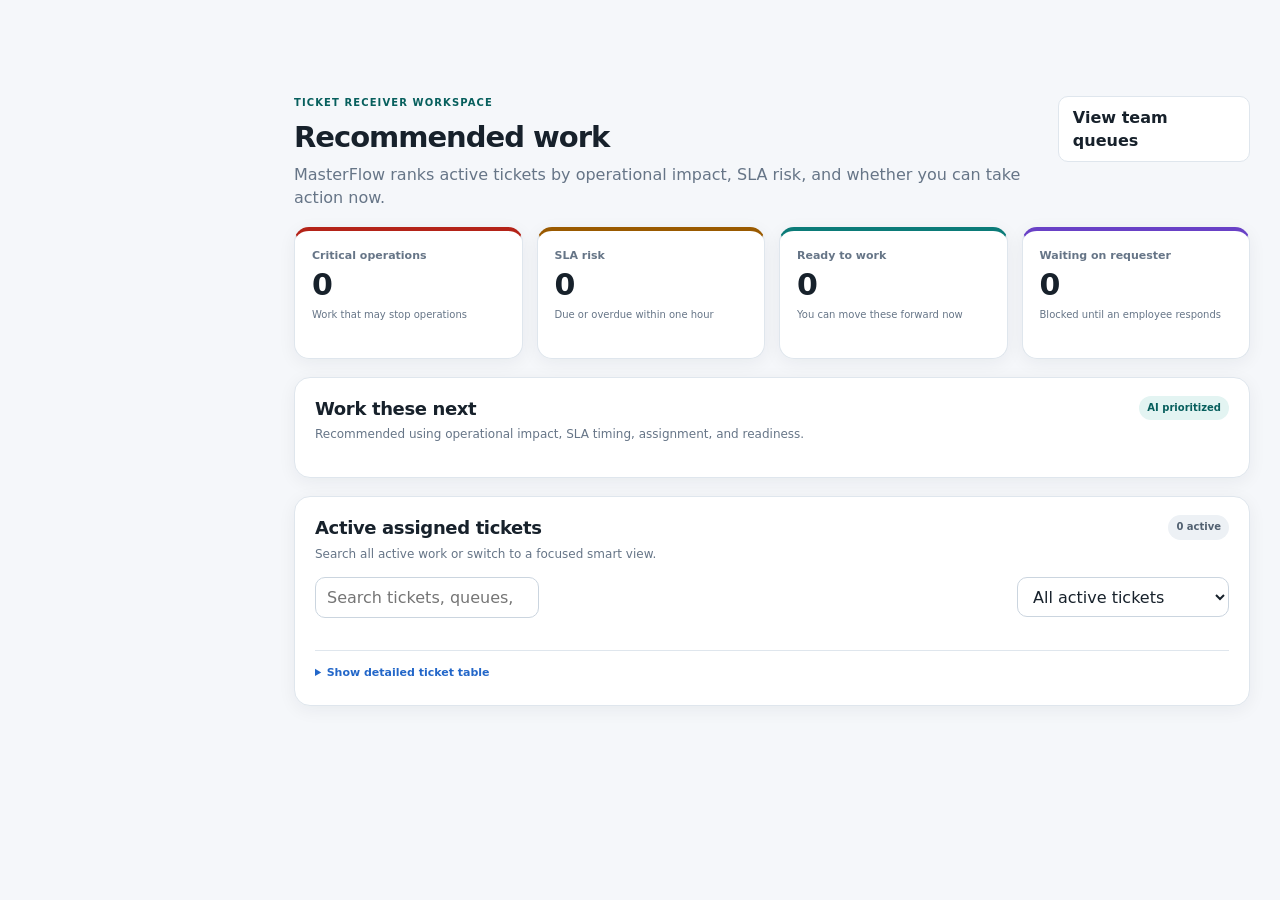
==== assigned-work.html @ 47a06dc1 "Before unified Work Center" ====
<!doctype html>
<html lang="en">
<head>
  <meta charset="utf-8">
  <meta name="viewport" content="width=device-width, initial-scale=1">
  <meta
    name="description"
    content="MasterFlow receiver workspace with automatically prioritized ticket work."
  >
  <title>MasterFlow - Recommended Work</title>
  <link rel="stylesheet" href="assets/css/styles.css">
</head>

<body
  class="workspace-page receiver-workspace"
  data-page="assigned-work"
>
  <div class="content-shell">
    <main>
      <div class="page-heading">
        <div>
          <div class="eyebrow">Ticket receiver workspace</div>
          <h1>Recommended work</h1>
          <p>
            MasterFlow ranks active tickets by operational impact,
            SLA risk, and whether you can take action now.
          </p>
        </div>

        <div class="page-actions">
          <a class="btn btn-secondary" href="ticket-queues.html">
            View team queues
          </a>
        </div>
      </div>

      <section
        class="receiver-stat-grid"
        aria-label="Smart ticket views"
      >
        <button
          class="receiver-stat receiver-stat-critical"
          type="button"
          data-view="critical"
        >
          <span class="receiver-stat-label">Critical operations</span>
          <strong id="criticalCount">0</strong>
          <small>Work that may stop operations</small>
        </button>

        <button
          class="receiver-stat receiver-stat-risk"
          type="button"
          data-view="risk"
        >
          <span class="receiver-stat-label">SLA risk</span>
          <strong id="assignedRiskCount">0</strong>
          <small>Due or overdue within one hour</small>
        </button>

        <button
          class="receiver-stat receiver-stat-ready"
          type="button"
          data-view="ready"
        >
          <span class="receiver-stat-label">Ready to work</span>
          <strong id="readyCount">0</strong>
          <small>You can move these forward now</small>
        </button>

        <button
          class="receiver-stat receiver-stat-waiting"
          type="button"
          data-view="waiting"
        >
          <span class="receiver-stat-label">Waiting on requester</span>
          <strong id="waitingCount">0</strong>
          <small>Blocked until an employee responds</small>
        </button>
      </section>

      <section class="card receiver-priority-card mt-18">
        <div class="card-header">
          <div>
            <h2>Work these next</h2>
            <p>
              Recommended using operational impact, SLA timing,
              assignment, and readiness.
            </p>
          </div>

          <span class="badge badge-teal">AI prioritized</span>
        </div>

        <div class="card-body">
          <div
            class="receiver-recommended-list"
            id="recommendedWorkList"
            aria-live="polite"
          ></div>
        </div>
      </section>

      <section class="card mt-18">
        <div class="card-header">
          <div>
            <h2>Active assigned tickets</h2>
            <p>
              Search all active work or switch to a focused smart view.
            </p>
          </div>

          <span class="badge badge-gray" id="activeTicketCount">
            0 active
          </span>
        </div>

        <div class="card-body">
          <div class="toolbar">
            <div class="toolbar-left">
              <input
                class="control search-control"
                id="assignedSearch"
                type="search"
                placeholder="Search tickets, queues, people, or status"
                aria-label="Search assigned tickets"
              >
            </div>

            <div class="toolbar-right">
              <select
                class="control"
                id="assignedViewFilter"
                aria-label="Filter assigned tickets"
              >
                <option value="all">All active tickets</option>
                <option value="critical">Critical operations</option>
                <option value="risk">SLA risk</option>
                <option value="ready">Ready to work</option>
                <option value="waiting">Waiting on requester</option>
              </select>
            </div>
          </div>

          <div
            class="receiver-ticket-list"
            id="assignedWorkCards"
            aria-live="polite"
          ></div>

          <details class="receiver-table-details">
            <summary>Show detailed ticket table</summary>

            <div class="table-wrap">
              <table>
                <thead>
                  <tr>
                    <th>Ticket</th>
                    <th>Priority</th>
                    <th>Status</th>
                    <th>Current owner</th>
                    <th>SLA</th>
                  </tr>
                </thead>

                <tbody id="assignedWorkBody"></tbody>
              </table>
            </div>
          </details>
        </div>
      </section>
    </main>
  </div>

  <script src="assets/js/store.js" defer></script>
  <script src="assets/js/layout.js" defer></script>
  <script src="assets/js/pages/assigned-work.js" defer></script>
</body>
</html>
---- assets/css/styles.css ----
:root {
  --navy: #0f2238;
  --navy-2: #172f4b;
  --ink: #17212b;
  --muted: #667587;
  --muted-2: #8a97a5;
  --line: #dfe6ed;
  --line-strong: #cbd5df;
  --surface: #ffffff;
  --surface-2: #f5f7fa;
  --surface-3: #eef2f6;
  --teal: #0b7b78;
  --teal-dark: #075f5d;
  --teal-soft: #e3f4f2;
  --blue: #2367c9;
  --blue-soft: #eaf2ff;
  --amber: #9a5a00;
  --amber-soft: #fff3db;
  --red: #b42318;
  --red-dark: #8e1c14;
  --red-soft: #feeceb;
  --green: #237a3c;
  --green-soft: #eaf7ed;
  --purple: #6941c6;
  --purple-soft: #f1ecff;
  --shadow-sm: 0 4px 18px rgba(15, 34, 56, 0.06);
  --shadow: 0 16px 42px rgba(15, 34, 56, 0.10);
  --radius-sm: 10px;
  --radius: 16px;
  --radius-lg: 24px;
  --topbar-height: 68px;
  --sidebar-width: 264px;
}

* { box-sizing: border-box; }
html { scroll-behavior: smooth; }
body {
  margin: 0;
  min-height: 100vh;
  background: var(--surface-2);
  color: var(--ink);
  font-family: Inter, ui-sans-serif, system-ui, -apple-system, BlinkMacSystemFont, "Segoe UI", sans-serif;
  line-height: 1.45;
}
button, input, select, textarea { font: inherit; }
button { cursor: pointer; }
a { color: inherit; }
button:focus-visible,
input:focus-visible,
select:focus-visible,
textarea:focus-visible,
a:focus-visible {
  outline: 3px solid rgba(35, 103, 201, 0.28);
  outline-offset: 2px;
}
[hidden] { display: none !important; }

/* Top navigation */
.topbar {
  position: fixed;
  inset: 0 0 auto 0;
  z-index: 60;
  height: var(--topbar-height);
  display: flex;
  align-items: center;
  justify-content: space-between;
  gap: 18px;
  padding: 0 22px;
  background: rgba(255, 255, 255, 0.94);
  border-bottom: 1px solid var(--line);
  backdrop-filter: blur(12px);
}
.topbar-left,
.topbar-right,
.brand-lockup,
.page-context {
  display: flex;
  align-items: center;
}
.topbar-left { gap: 14px; min-width: 0; }
.topbar-right { gap: 9px; }
.menu-button,
.icon-button,
.close-button {
  display: inline-grid;
  place-items: center;
  border: 1px solid var(--line);
  background: var(--surface);
  color: var(--ink);
  border-radius: 11px;
}
.menu-button,
.icon-button { width: 40px; height: 40px; }
.menu-button:hover,
.icon-button:hover { background: var(--surface-2); }
.brand-lockup {
  gap: 12px;
  text-decoration: none;
  min-width: 0;
}
.brand-mark {
  width: 92px;
  height: 44px;
  display: flex;
  align-items: center;
  justify-content: flex-start;
  overflow: visible;
  background: transparent;
  border-radius: 0;
  flex: 0 0 auto;
}

.brand-mark img {
  width: 92px;
  height: 44px;
  object-fit: contain;
  object-position: left center;
  display: block;
}
.brand-copy strong,
.brand-copy small { display: block; }
.brand-copy strong { font-size: 14px; white-space: nowrap; }
.brand-copy small { margin-top: 1px; color: var(--muted); font-size: 10px; }
.page-context { gap: 12px; min-width: 0; }
.page-context::before {
  content: "";
  width: 1px;
  height: 32px;
  background: var(--line);
}
.page-context-text { min-width: 0; }
.page-context h1,
.page-context p { margin: 0; }
.page-context h1 { font-size: 16px; letter-spacing: -0.02em; }
.page-context p {
  max-width: 520px;
  margin-top: 1px;
  overflow: hidden;
  color: var(--muted);
  font-size: 11px;
  text-overflow: ellipsis;
  white-space: nowrap;
}
.role-control {
  display: flex;
  align-items: center;
  gap: 7px;
  min-height: 40px;
  padding: 5px 8px 5px 10px;
  border: 1px solid var(--line);
  border-radius: 11px;
  background: #fff;
}
.role-control span {
  color: var(--muted);
  font-size: 10px;
  font-weight: 800;
  text-transform: uppercase;
  letter-spacing: 0.05em;
}
.role-control select {
  max-width: 165px;
  border: 0;
  outline: 0;
  background: transparent;
  color: var(--ink);
  font-size: 12px;
  font-weight: 800;
}
.avatar {
  width: 40px;
  height: 40px;
  display: grid;
  place-items: center;
  border-radius: 12px;
  background: var(--teal-soft);
  color: var(--teal-dark);
  font-weight: 900;
}

/* Sidebar */
.sidebar {
  position: fixed;
  z-index: 70;
  top: var(--topbar-height);
  bottom: 0;
  left: 0;
  width: var(--sidebar-width);
  display: flex;
  flex-direction: column;
  gap: 18px;
  padding: 18px 14px;
  overflow-y: auto;
  transform: translateX(-102%);
  transition: transform 180ms ease;
  background: linear-gradient(180deg, var(--navy) 0%, #0a1827 100%);
  color: #fff;
  box-shadow: 16px 0 40px rgba(5, 17, 31, 0.18);
}
.sidebar.open { transform: translateX(0); }
.sidebar-scrim {
  position: fixed;
  z-index: 65;
  inset: var(--topbar-height) 0 0 0;
  opacity: 0;
  visibility: hidden;
  transition: opacity 180ms ease, visibility 180ms ease;
  background: rgba(5, 17, 31, 0.42);
}
.sidebar-scrim.open { opacity: 1; visibility: visible; }
.nav-group { display: grid; gap: 5px; }
.nav-label {
  padding: 0 10px 5px;
  color: #8da5bc;
  font-size: 10px;
  font-weight: 850;
  letter-spacing: 0.11em;
  text-transform: uppercase;
}
.nav-link,
.sidebar-action {
  width: 100%;
  min-height: 42px;
  display: flex;
  align-items: center;
  gap: 10px;
  padding: 9px 10px;
  border: 0;
  border-radius: 10px;
  background: transparent;
  color: #cbd6e1;
  text-align: left;
  text-decoration: none;
  font-weight: 720;
}
.nav-link:hover,
.sidebar-action:hover { background: rgba(255, 255, 255, 0.08); color: #fff; }
.nav-link.active { background: rgba(255, 255, 255, 0.14); color: #fff; }
.nav-icon { width: 22px; display: inline-grid; place-items: center; font-size: 16px; }
.nav-badge {
  margin-left: auto;
  min-width: 22px;
  padding: 2px 7px;
  border-radius: 999px;
  background: rgba(255, 255, 255, 0.13);
  color: #fff;
  font-size: 10px;
  font-weight: 900;
  text-align: center;
}
.sidebar-bottom { margin-top: auto; display: grid; gap: 10px; }
.system-status {
  padding: 12px;
  border: 1px solid rgba(255, 255, 255, 0.12);
  border-radius: 12px;
  background: rgba(255, 255, 255, 0.07);
}
.system-status small { color: #b9c7d5; }
.status-row { display: flex; align-items: center; gap: 8px; margin-top: 6px; font-size: 12px; font-weight: 780; }
.status-dot {
  width: 8px;
  height: 8px;
  border-radius: 50%;
  background: #67d98d;
  box-shadow: 0 0 0 4px rgba(103, 217, 141, 0.12);
}
.sidebar-critical {
  border: 1px solid rgba(255, 255, 255, 0.22);
  background: rgba(255, 255, 255, 0.10);
  color: #fff;
}
.sidebar-critical:hover { background: #fff; color: var(--red); }
.reset-demo { color: #b9c7d5; font-size: 12px; }

/* Main layout */
.content-shell {
  min-height: 100vh;
  padding-top: var(--topbar-height);
  transition: margin-left 180ms ease;
}
main {
  width: min(1500px, 100%);
  margin: 0 auto;
  padding: 28px 30px 54px;
}
body.page-home { background: #f6f7f9; }
body.page-home .page-context { display: none; }
body.page-home main {
  width: 100%;
  min-height: calc(100vh - var(--topbar-height));
  display: grid;
  place-items: center;
  padding: 48px 24px 80px;
}

/* Home */
.home-stage {
  width: min(880px, 100%);
  margin: 0 auto;
  text-align: center;
}
.home-symbol {
  width: 46px;
  height: 46px;
  display: grid;
  place-items: center;
  margin: 0 auto 18px;
  border-radius: 15px;
  background: linear-gradient(145deg, var(--teal-soft), #eff8ff);
  color: var(--teal);
  font-size: 24px;
  box-shadow: inset 0 0 0 1px rgba(11, 123, 120, 0.12);
}
.home-stage > h1 {
  margin: 0;
  font-size: clamp(34px, 5vw, 53px);
  line-height: 1.06;
  letter-spacing: -0.045em;
}
.home-stage > p {
  max-width: 610px;
  margin: 12px auto 28px;
  color: var(--muted);
  font-size: 15px;
}
.home-question {
  margin: 18px 0 0;
  color: var(--ink);
  font-size: clamp(21px, 2.4vw, 28px);
  line-height: 1.2;
  letter-spacing: -0.025em;
}
.request-composer {
  overflow: hidden;
  border: 1px solid var(--line-strong);
  border-radius: 22px;
  background: #fff;
  box-shadow: var(--shadow);
  text-align: left;
}
.request-composer textarea {
  width: 100%;
  min-height: 145px;
  padding: 19px 20px 8px;
  resize: vertical;
  border: 0;
  outline: 0;
  background: transparent;
  color: var(--ink);
  font-size: 18px;
}
.request-composer textarea::placeholder { color: #8a949f; }
.composer-footer {
  display: flex;
  align-items: center;
  justify-content: space-between;
  gap: 14px;
  padding: 8px 12px 12px;
}
.composer-left,
.composer-right { display: flex; align-items: center; gap: 9px; }
.composer-hint { color: var(--muted); font-size: 11px; }
.attach-button,
.send-button {
  display: inline-grid;
  place-items: center;
  border: 0;
  border-radius: 12px;
}
.attach-button {
  width: 38px;
  height: 38px;
  background: var(--surface-2);
  color: var(--ink);
  font-size: 22px;
}
.send-button {
  width: 42px;
  height: 42px;
  background: var(--navy);
  color: #fff;
  font-size: 19px;
  font-weight: 900;
}
.send-button:hover { background: var(--navy-2); }
.home-shortcuts {
  display: grid;
  grid-template-columns: repeat(3, minmax(0, 1fr));
  gap: 11px;
  margin-top: 18px;
}
.home-shortcut {
  display: flex;
  align-items: center;
  gap: 11px;
  padding: 13px 14px;
  border: 1px solid var(--line);
  border-radius: 14px;
  background: rgba(255, 255, 255, 0.80);
  color: var(--ink);
  text-align: left;
  text-decoration: none;
  box-shadow: var(--shadow-sm);
}
.home-shortcut:hover { transform: translateY(-1px); border-color: var(--line-strong); background: #fff; }
.home-shortcut.critical { border-color: #f2c5c1; background: #fffafa; color: var(--red); }
.shortcut-icon {
  flex: 0 0 auto;
  width: 35px;
  height: 35px;
  display: grid;
  place-items: center;
  border-radius: 11px;
  background: var(--surface-3);
  font-weight: 900;
}
.home-shortcut.critical .shortcut-icon { background: var(--red-soft); }
.home-shortcut strong,
.home-shortcut small { display: block; }
.home-shortcut strong { font-size: 13px; }
.home-shortcut small { margin-top: 2px; color: var(--muted); font-size: 10px; }
.home-shortcut.critical small { color: #9a5a55; }

/* Chat */
.chat-panel {
  display: none;
  margin-top: 22px;
  overflow: hidden;
  border: 1px solid var(--line);
  border-radius: var(--radius);
  background: #fff;
  box-shadow: var(--shadow-sm);
  text-align: left;
}
.chat-panel.open { display: block; }
.chat-head {
  display: flex;
  align-items: center;
  justify-content: space-between;
  padding: 13px 16px;
  border-bottom: 1px solid var(--line);
  background: #fbfcfd;
}
.chat-head strong { font-size: 13px; }
.chat-status { color: var(--green); font-size: 11px; font-weight: 800; }
.chat-body { display: grid; gap: 11px; padding: 16px; }
.bubble {
  max-width: 92%;
  padding: 12px 14px;
  border-radius: 14px;
  font-size: 13px;
}
.bubble.user { justify-self: end; background: var(--navy); color: #fff; border-bottom-right-radius: 5px; }
.bubble.ai { justify-self: start; background: var(--surface-2); color: var(--ink); border-bottom-left-radius: 5px; }
.bubble.ai strong { display: block; margin-bottom: 4px; }
.ai-summary {
  display: grid;
  grid-template-columns: repeat(4, minmax(0, 1fr));
  gap: 7px;
  margin-top: 10px;
}
.summary-cell {
  padding: 9px;
  border: 1px solid var(--line);
  border-radius: 10px;
  background: #fff;
}
.summary-cell small,
.summary-cell b { display: block; }
.summary-cell small { color: var(--muted); font-size: 9px; text-transform: uppercase; letter-spacing: 0.05em; }
.summary-cell b { margin-top: 3px; font-size: 11px; }
.context-fields {
  display: grid;
  grid-template-columns: repeat(2, minmax(0, 1fr));
  gap: 10px;
  margin-top: 10px;
}
.chat-actions { display: flex; flex-wrap: wrap; gap: 8px; margin-top: 11px; }
.ticket-confirmation {
  padding: 13px;
  border: 1px solid #bfe2c7;
  border-radius: 12px;
  background: var(--green-soft);
  color: #1c6531;
}
.ticket-confirmation a { color: #145b2a; font-weight: 850; }

/* Generic workspace components */
.page-heading {
  display: flex;
  align-items: flex-start;
  justify-content: space-between;
  gap: 18px;
  margin-bottom: 18px;
}
.page-heading h1,
.page-heading p { margin: 0; }
.page-heading h1 { font-size: 29px; letter-spacing: -0.035em; }
.page-heading p { max-width: 760px; margin-top: 5px; color: var(--muted); }
.page-actions { display: flex; flex-wrap: wrap; gap: 8px; }
.grid { display: grid; gap: 18px; }
.grid-2 { grid-template-columns: minmax(0, 1.55fr) minmax(300px, 0.75fr); }
.grid-3 { grid-template-columns: repeat(3, minmax(0, 1fr)); }
.grid-4 { grid-template-columns: repeat(4, minmax(0, 1fr)); }
.mt-12 { margin-top: 12px; }
.mt-18 { margin-top: 18px; }
.mt-24 { margin-top: 24px; }
.card {
  overflow: hidden;
  border: 1px solid var(--line);
  border-radius: var(--radius);
  background: var(--surface);
  box-shadow: var(--shadow-sm);
}
.card-header {
  display: flex;
  align-items: flex-start;
  justify-content: space-between;
  gap: 14px;
  padding: 18px 20px 14px;
}
.card-header h2,
.card-header h3,
.card-header p { margin: 0; }
.card-header h2 { font-size: 18px; letter-spacing: -0.02em; }
.card-header h3 { font-size: 15px; }
.card-header p { margin-top: 4px; color: var(--muted); font-size: 12px; }
.card-body { padding: 0 20px 20px; }
.card-footer { padding: 14px 20px; border-top: 1px solid var(--line); background: #fbfcfd; }
.divider { height: 1px; background: var(--line); }
.kpi-grid { display: grid; grid-template-columns: repeat(4, minmax(0, 1fr)); gap: 14px; }
.kpi {
  padding: 17px;
  border: 1px solid var(--line);
  border-radius: 15px;
  background: #fff;
  box-shadow: 0 3px 14px rgba(15, 34, 56, 0.04);
}
.kpi-label { color: var(--muted); font-size: 11px; font-weight: 780; }
.kpi-value { margin-top: 4px; font-size: 28px; font-weight: 920; letter-spacing: -0.04em; }
.kpi-meta { margin-top: 4px; color: var(--muted); font-size: 11px; }
.kpi-meta.good { color: var(--green); }
.kpi-meta.warn { color: var(--amber); }
.kpi-meta.danger { color: var(--red); }

.toolbar {
  display: flex;
  align-items: center;
  justify-content: space-between;
  flex-wrap: wrap;
  gap: 10px;
  margin-bottom: 14px;
}
.toolbar-left,
.toolbar-right { display: flex; align-items: center; flex-wrap: wrap; gap: 8px; }
.control,
.input,
.select,
.textarea {
  width: 100%;
  border: 1px solid var(--line-strong);
  border-radius: 10px;
  background: #fff;
  color: var(--ink);
}
.control,
.input,
.select { min-height: 40px; padding: 8px 11px; }
.textarea { min-height: 88px; padding: 10px 11px; resize: vertical; }
.search-control { width: min(310px, 100%); }
.field { display: grid; gap: 5px; }
.field label { color: #415163; font-size: 11px; font-weight: 800; }
.field small { color: var(--muted); font-size: 10px; }
.field-row { display: grid; grid-template-columns: repeat(2, minmax(0, 1fr)); gap: 12px; }
.field-row-3 { display: grid; grid-template-columns: repeat(3, minmax(0, 1fr)); gap: 12px; }

.btn {
  display: inline-flex;
  align-items: center;
  justify-content: center;
  gap: 7px;
  min-height: 40px;
  padding: 9px 14px;
  border: 0;
  border-radius: 10px;
  font-weight: 830;
  text-decoration: none;
  transition: transform 100ms ease, background 100ms ease, border-color 100ms ease;
}
.btn:hover { transform: translateY(-1px); }
.btn:disabled { opacity: 0.55; cursor: not-allowed; transform: none; }
.btn-primary { background: var(--teal); color: #fff; }
.btn-primary:hover { background: var(--teal-dark); }
.btn-secondary { border: 1px solid var(--line); background: #fff; color: var(--ink); }
.btn-secondary:hover { border-color: var(--line-strong); background: #fbfcfd; }
.btn-danger { background: var(--red); color: #fff; }
.btn-danger:hover { background: var(--red-dark); }
.btn-soft { background: var(--teal-soft); color: var(--teal-dark); }
.btn-ghost { background: transparent; color: var(--blue); }
.btn-sm { min-height: 34px; padding: 7px 10px; border-radius: 9px; font-size: 12px; }
.link-button {
  padding: 0;
  border: 0;
  background: transparent;
  color: var(--blue);
  font-weight: 850;
  text-align: left;
}
.link-button:hover { text-decoration: underline; }

.badge {
  display: inline-flex;
  align-items: center;
  gap: 5px;
  padding: 5px 8px;
  border-radius: 999px;
  font-size: 10px;
  font-weight: 900;
  white-space: nowrap;
}
.badge-blue { background: var(--blue-soft); color: #174f9e; }
.badge-teal { background: var(--teal-soft); color: var(--teal-dark); }
.badge-amber { background: var(--amber-soft); color: var(--amber); }
.badge-red { background: var(--red-soft); color: var(--red); }
.badge-green { background: var(--green-soft); color: var(--green); }
.badge-gray { background: #edf1f5; color: #526171; }
.badge-purple { background: var(--purple-soft); color: var(--purple); }

.table-wrap { overflow-x: auto; }
table { width: 100%; border-collapse: collapse; font-size: 12px; }
th {
  padding: 11px 14px;
  border-bottom: 1px solid var(--line);
  color: var(--muted);
  font-size: 10px;
  font-weight: 850;
  letter-spacing: 0.05em;
  text-align: left;
  text-transform: uppercase;
  white-space: nowrap;
}
td { padding: 13px 14px; border-bottom: 1px solid var(--line); vertical-align: middle; }
tbody tr:hover { background: #fafbfd; }
tbody tr:last-child td { border-bottom: 0; }
.subtext { display: block; margin-top: 2px; color: var(--muted); font-size: 10px; }
.empty-state { padding: 34px 20px; color: var(--muted); text-align: center; }
.person { display: flex; align-items: center; gap: 8px; }
.mini-avatar {
  width: 28px;
  height: 28px;
  display: grid;
  place-items: center;
  border-radius: 9px;
  background: var(--blue-soft);
  color: #1754a2;
  font-size: 10px;
  font-weight: 900;
}
.money { color: var(--green); font-weight: 900; }
.muted { color: var(--muted); }
.small { font-size: 11px; }

.notice {
  display: flex;
  align-items: flex-start;
  gap: 10px;
  padding: 13px 14px;
  border-radius: 13px;
}
.notice strong { display: block; font-size: 12px; }
.notice p { margin: 3px 0 0; font-size: 11px; }
.notice-info { background: var(--blue-soft); color: #164985; }
.notice-warning { background: var(--amber-soft); color: #724300; }
.notice-danger { background: var(--red-soft); color: #8f1d15; }
.notice-success { background: var(--green-soft); color: #1c6531; }

.list { display: grid; }
.list-row {
  display: grid;
  grid-template-columns: minmax(0, 1fr) auto;
  gap: 14px;
  align-items: center;
  padding: 13px 0;
  border-top: 1px solid var(--line);
}
.list-row:first-child { border-top: 0; }
.list-title { font-size: 13px; font-weight: 820; }
.list-meta { display: flex; flex-wrap: wrap; gap: 8px; margin-top: 3px; color: var(--muted); font-size: 10px; }

.queue-grid { display: grid; grid-template-columns: repeat(4, minmax(0, 1fr)); gap: 12px; }
.queue-card {
  padding: 14px;
  border: 1px solid var(--line);
  border-radius: 14px;
  background: #fff;
}
.queue-card h3 { margin: 0; font-size: 13px; }
.queue-card .queue-number { margin-top: 8px; font-size: 26px; font-weight: 900; }
.queue-card .queue-meta { margin-top: 3px; color: var(--muted); font-size: 10px; }
.queue-card.at-risk { border-color: #f1cf9e; background: #fffcf7; }
.queue-card.critical { border-color: #f2c5c1; background: #fffafa; }

.article-grid { display: grid; grid-template-columns: repeat(3, minmax(0, 1fr)); gap: 14px; }
.article-card {
  display: grid;
  gap: 10px;
  padding: 18px;
  border: 1px solid var(--line);
  border-radius: var(--radius);
  background: #fff;
  box-shadow: var(--shadow-sm);
}
.article-card h2,
.article-card p { margin: 0; }
.article-card h2 { font-size: 16px; }
.article-card p { color: var(--muted); font-size: 12px; }
.article-tags { display: flex; flex-wrap: wrap; gap: 6px; }

.progress { height: 8px; overflow: hidden; border-radius: 999px; background: #e7ecf1; }
.progress > span { display: block; height: 100%; border-radius: inherit; background: var(--teal); }
.progress-label { display: flex; justify-content: space-between; gap: 8px; margin-top: 5px; color: var(--muted); font-size: 10px; }
.metric-list { display: grid; gap: 12px; }
.metric-row { display: flex; align-items: center; justify-content: space-between; gap: 14px; font-size: 12px; }
.chart-bars { display: grid; gap: 10px; }
.chart-row {
  display: grid;
  grid-template-columns: 150px minmax(0, 1fr) 70px;
  gap: 10px;
  align-items: center;
  font-size: 11px;
}
.chart-track { height: 18px; overflow: hidden; border-radius: 5px; background: var(--surface-3); }
.chart-fill { height: 100%; border-radius: inherit; background: linear-gradient(90deg, var(--teal), #2e9f9b); }

.policy-card { position: sticky; top: calc(var(--topbar-height) + 20px); align-self: start; }
.policy-row { padding: 12px 0; border-bottom: 1px solid var(--line); }
.policy-row:last-child { border-bottom: 0; }
.policy-row label { display: flex; justify-content: space-between; gap: 12px; font-size: 12px; font-weight: 800; }
.policy-row input[type="range"] { width: 100%; margin-top: 9px; accent-color: var(--teal); }
.guardrail-list { display: grid; gap: 8px; }
.guardrail {
  display: flex;
  align-items: flex-start;
  gap: 8px;
  padding: 9px 10px;
  border-radius: 10px;
  background: var(--surface-2);
  font-size: 11px;
}
.guardrail.pass { background: var(--green-soft); color: #1c6531; }
.guardrail.fail { background: var(--red-soft); color: #8f1d15; }
.detail-grid { display: grid; grid-template-columns: repeat(3, minmax(0, 1fr)); gap: 10px; }
.detail-cell { padding: 11px; border: 1px solid var(--line); border-radius: 11px; background: #fff; }
.detail-cell small,
.detail-cell strong { display: block; }
.detail-cell small { color: var(--muted); font-size: 9px; text-transform: uppercase; letter-spacing: 0.04em; }
.detail-cell strong { margin-top: 4px; font-size: 12px; }

.tabs { display: flex; flex-wrap: wrap; gap: 6px; }
.tab-button {
  min-height: 36px;
  padding: 7px 11px;
  border: 1px solid var(--line);
  border-radius: 9px;
  background: #fff;
  color: var(--muted);
  font-size: 11px;
  font-weight: 830;
}
.tab-button.active { border-color: var(--teal); background: var(--teal-soft); color: var(--teal-dark); }

/* Dialogs */
dialog {
  width: min(760px, calc(100vw - 28px));
  max-height: calc(100vh - 36px);
  padding: 0;
  overflow: auto;
  border: 0;
  border-radius: 18px;
  background: #fff;
  color: var(--ink);
  box-shadow: 0 28px 90px rgba(5, 17, 31, 0.32);
}
dialog::backdrop { background: rgba(5, 17, 31, 0.52); backdrop-filter: blur(2px); }
.dialog-header,
.dialog-footer {
  display: flex;
  align-items: flex-start;
  justify-content: space-between;
  gap: 14px;
  padding: 18px 20px;
}
.dialog-header { border-bottom: 1px solid var(--line); }
.dialog-footer { align-items: center; justify-content: flex-end; flex-wrap: wrap; border-top: 1px solid var(--line); background: #fbfcfd; }
.dialog-header h2,
.dialog-header p { margin: 0; }
.dialog-header h2 { font-size: 19px; letter-spacing: -0.02em; }
.dialog-header p { margin-top: 3px; color: var(--muted); font-size: 11px; }
.dialog-body { padding: 18px 20px; }
.close-button { width: 36px; height: 36px; flex: 0 0 auto; font-size: 20px; }
.dialog-section + .dialog-section { margin-top: 16px; }
.dialog-section h3 { margin: 0 0 9px; font-size: 13px; }

/* Toast */
.toast-region {
  position: fixed;
  z-index: 100;
  right: 18px;
  bottom: 18px;
  width: min(390px, calc(100vw - 36px));
  display: grid;
  gap: 8px;
}
.toast {
  padding: 13px 14px;
  border: 1px solid rgba(255, 255, 255, 0.12);
  border-radius: 12px;
  background: #14283f;
  color: #fff;
  box-shadow: var(--shadow);
  font-size: 12px;
  animation: toast-in 160ms ease;
}
@keyframes toast-in { from { opacity: 0; transform: translateY(8px); } to { opacity: 1; transform: none; } }

/* Admin */
.rule-card {
  padding: 14px;
  border: 1px solid var(--line);
  border-radius: 13px;
  background: #fff;
}
.rule-card + .rule-card { margin-top: 10px; }
.rule-card h3,
.rule-card p { margin: 0; }
.rule-card h3 { font-size: 13px; }
.rule-card p { margin-top: 4px; color: var(--muted); font-size: 11px; }
.rule-card .rule-footer { display: flex; align-items: center; justify-content: space-between; gap: 10px; margin-top: 10px; }

/* Responsive behavior */
@media (min-width: 1100px) {
  body.workspace-page .sidebar { transform: translateX(0); box-shadow: none; }
  body.workspace-page .sidebar-scrim { display: none; }
  body.workspace-page .content-shell { margin-left: var(--sidebar-width); }
  body.workspace-page .topbar { padding-left: 16px; }
  body.workspace-page .menu-button { visibility: hidden; }
}

@media (max-width: 1100px) {
  .grid-2 { grid-template-columns: 1fr; }
  .policy-card { position: static; }
  .grid-4,
  .kpi-grid,
  .queue-grid { grid-template-columns: repeat(2, minmax(0, 1fr)); }
  .article-grid { grid-template-columns: repeat(2, minmax(0, 1fr)); }
}

@media (max-width: 760px) {
  :root { --topbar-height: 62px; }
  .topbar { padding: 0 12px; gap: 8px; }
  .brand-copy small,
  .page-context,
  .role-control span,
  .topbar .icon-button { display: none; }
  .role-control { padding-left: 6px; }
  .role-control select { max-width: 122px; }
  .avatar { width: 36px; height: 36px; border-radius: 10px; font-size: 12px; }
  .menu-button { width: 38px; height: 38px; }
  main { padding: 21px 15px 42px; }
  body.page-home main { padding: 36px 15px 58px; }
  .home-stage > h1 { font-size: 34px; }
  .home-stage > p { margin-bottom: 21px; font-size: 14px; }
  .request-composer textarea { min-height: 104px; padding: 15px 14px 7px; font-size: 16px; }
  .composer-hint { display: none; }
  .home-shortcuts { grid-template-columns: 1fr; }
  .home-shortcut { padding: 12px 13px; }
  .ai-summary,
  .context-fields,
  .field-row,
  .field-row-3,
  .detail-grid { grid-template-columns: 1fr; }
  .grid-3,
  .grid-4,
  .kpi-grid,
  .queue-grid,
  .article-grid { grid-template-columns: 1fr; }
  .page-heading { display: grid; }
  .page-heading h1 { font-size: 25px; }
  .toolbar-left,
  .toolbar-right { width: 100%; }
  .search-control { width: 100%; }
  .chart-row { grid-template-columns: 100px minmax(0, 1fr) 55px; }
  .dialog-footer .btn { flex: 1 1 100%; }
}

@media (prefers-reduced-motion: reduce) {
  *, *::before, *::after { scroll-behavior: auto !important; transition: none !important; animation: none !important; }
}

/* MasterFlow Smart Request additions */
.page { width: 100%; }
.page.narrow { width: min(880px, 100%); margin: 0 auto; }
.eyebrow {
  margin-bottom: 5px;
  color: var(--teal-dark);
  font-size: 10px;
  font-weight: 900;
  letter-spacing: 0.11em;
  text-transform: uppercase;
}
.actions { display: flex; align-items: center; flex-wrap: wrap; gap: 9px; }
.actions.between { justify-content: space-between; }
.required-star { margin-right: 3px; color: var(--red); }

.request-composer { position: relative; overflow: visible; }
.request-composer:focus-within { border-color: rgba(11, 123, 120, 0.55); box-shadow: 0 18px 48px rgba(15, 34, 56, 0.13), 0 0 0 4px rgba(11, 123, 120, 0.08); }
.request-composer textarea { border-radius: 22px 22px 0 0; }
.request-suggestions {
  position: absolute;
  z-index: 45;
  top: calc(100% + 8px);
  left: 0;
  right: 0;
  display: none;
  overflow: hidden;
  border: 1px solid var(--line);
  border-radius: 15px;
  background: #fff;
  box-shadow: var(--shadow);
  text-align: left;
}
.request-suggestions.open { display: block; }
.suggestion-label {
  padding: 10px 13px 7px;
  color: var(--muted);
  font-size: 9px;
  font-weight: 900;
  letter-spacing: 0.08em;
  text-transform: uppercase;
}
.suggestion-item {
  width: 100%;
  display: grid;
  grid-template-columns: minmax(0, 1fr) auto;
  gap: 7px 16px;
  padding: 11px 13px;
  border: 0;
  border-top: 1px solid var(--line);
  background: #fff;
  color: var(--ink);
  text-align: left;
}
.suggestion-item:hover { background: var(--surface-2); }
.suggestion-item strong { font-size: 12px; }
.suggestion-item small { color: var(--muted); font-size: 10px; }
.suggestion-item span { grid-column: 1 / -1; color: var(--muted); font-size: 10px; }
.prompt-examples { display: flex; justify-content: center; flex-wrap: wrap; gap: 7px; margin-top: 15px; }
.prompt-examples button {
  min-height: 32px;
  padding: 6px 10px;
  border: 1px solid var(--line);
  border-radius: 999px;
  background: rgba(255, 255, 255, 0.68);
  color: var(--muted);
  font-size: 10px;
  font-weight: 780;
}
.prompt-examples button:hover { border-color: var(--teal); background: var(--teal-soft); color: var(--teal-dark); }

.progress-steps {
  width: min(560px, 100%);
  display: flex;
  align-items: center;
  justify-content: center;
  margin: 0 auto 24px;
}
.progress-step { display: flex; align-items: center; gap: 7px; color: var(--muted); font-size: 10px; font-weight: 850; white-space: nowrap; }
.progress-step.active { color: var(--teal-dark); }
.progress-step.complete { color: var(--green); }
.progress-number {
  width: 28px;
  height: 28px;
  display: grid;
  place-items: center;
  border: 1px solid var(--line-strong);
  border-radius: 50%;
  background: #fff;
  color: var(--muted);
  font-size: 10px;
  font-weight: 900;
}
.progress-step.active .progress-number { border-color: var(--teal); background: var(--teal-soft); color: var(--teal-dark); }
.progress-step.complete .progress-number { border-color: #b9dfc3; background: var(--green-soft); color: var(--green); }
.progress-line { width: 68px; height: 2px; margin: 0 9px; background: var(--line-strong); }
.progress-line.complete { background: #8bc79a; }

.builder-grid { display: grid; grid-template-columns: minmax(0, 1.6fr) minmax(320px, 0.8fr); gap: 18px; align-items: start; }
.interpretation-column { position: sticky; top: calc(var(--topbar-height) + 20px); }
.request-source { margin-bottom: 17px; padding: 13px 14px; border-left: 4px solid var(--teal); border-radius: 10px; background: var(--surface-2); }
.request-source strong { color: var(--muted); font-size: 9px; letter-spacing: 0.08em; text-transform: uppercase; }
.request-source p { margin: 5px 0 0; font-size: 13px; }
.dynamic-fields { display: grid; grid-template-columns: repeat(2, minmax(0, 1fr)); gap: 13px; }
.dynamic-fields .span-2 { grid-column: span 2; }
.prefill-note { color: var(--green) !important; font-weight: 760; }
.recommended-note { color: var(--blue) !important; font-weight: 760; }
.ai-summary-field .ai-summary-input { display: none; }
.ai-summary-field.editing .ai-summary-view,
.ai-summary-field.editing .ai-summary-edit { display: none; }
.ai-summary-field.editing .ai-summary-input { display: block; }
.ai-summary-view { padding: 10px 12px; border: 1px dashed var(--line); border-radius: var(--radius-sm); background: var(--surface-2); font-size: 13px; color: var(--ink); }
.ai-summary-tag { display: inline-block; margin-left: 6px; font-weight: 400; color: var(--muted); font-size: 9px; text-transform: uppercase; letter-spacing: 0.05em; }
.ai-summary-edit { margin-top: 6px; font-size: 11px; }
.attachment-drop {
  min-height: 106px;
  display: grid;
  place-items: center;
  align-content: center;
  gap: 4px;
  padding: 16px;
  border: 1px dashed var(--line-strong);
  border-radius: 12px;
  background: #fbfcfd;
  color: var(--ink) !important;
  text-align: center;
  cursor: pointer;
}
.attachment-drop:hover { border-color: var(--teal); background: var(--teal-soft); }
.attachment-drop input { position: absolute; width: 1px; height: 1px; overflow: hidden; opacity: 0; }
.attachment-drop small { display: block; }
.ai-heading { align-items: center; }
.confidence-ring {
  --confidence: 0%;
  position: relative;
  width: 62px;
  height: 62px;
  flex: 0 0 62px;
  display: grid;
  place-items: center;
  border-radius: 50%;
  background: conic-gradient(var(--teal) var(--confidence), #e7ecef 0);
}
.confidence-ring::before { content: ""; position: absolute; inset: 6px; border-radius: 50%; background: #fff; }
.confidence-ring::after { content: attr(data-value); position: relative; color: var(--teal-dark); font-size: 12px; font-weight: 920; }
.confidence-ring.low { background: conic-gradient(var(--amber) var(--confidence), #eee8dd 0); }
.confidence-ring.low::after { color: var(--amber); }
.confidence-ring.matched::after { font-size: 22px; }
.routing-summary { margin: 10px 0 0; font-size: 12px; color: var(--ink); line-height: 1.5; }
.routing-details { margin-top: 18px; }
.routing-details summary { cursor: pointer; font-size: 11px; font-weight: 700; color: var(--muted); list-style: none; }
.routing-details summary::-webkit-details-marker { display: none; }
.routing-details summary::before { content: "▸ "; }
.routing-details[open] summary::before { content: "▾ "; }
.meta-list { display: grid; }
.meta-row { display: flex; align-items: flex-start; justify-content: space-between; gap: 13px; padding: 10px 0; border-top: 1px solid var(--line); font-size: 11px; }
.meta-row:first-child { border-top: 0; }
.meta-row span { color: var(--muted); }
.meta-row strong { max-width: 58%; text-align: right; }
.article-card.compact { padding: 0; border: 0; border-radius: 0; box-shadow: none; }
.request-picker { display: grid; gap: 8px; }
.request-choice {
  display: grid;
  gap: 3px;
  padding: 13px;
  border: 1px solid var(--line);
  border-radius: 12px;
  background: #fff;
  color: var(--ink);
  text-align: left;
}
.request-choice:hover { border-color: var(--teal); background: var(--teal-soft); }
.request-choice strong { font-size: 13px; }
.request-choice small,
.request-choice span { color: var(--muted); font-size: 10px; }

.confirmation-hero { padding: 34px 25px; text-align: center; }
.confirmation-hero h1 { margin: 5px 0 7px; font-size: clamp(28px, 5vw, 42px); letter-spacing: -0.04em; }
.confirmation-hero p { max-width: 610px; margin: 0 auto; color: var(--muted); }
.confirmation-check {
  width: 64px;
  height: 64px;
  display: grid;
  place-items: center;
  margin: 0 auto 15px;
  border-radius: 20px;
  background: var(--green-soft);
  color: var(--green);
  font-size: 31px;
  font-weight: 900;
}
.confirmation-number { margin-top: 18px; color: var(--navy); font-size: 21px; font-weight: 920; letter-spacing: 0.02em; }
.confirmation-grid { display: grid; grid-template-columns: repeat(3, minmax(0, 1fr)); gap: 10px; }
.confirmation-actions { display: flex; justify-content: flex-end; flex-wrap: wrap; gap: 9px; }

.template-manager { display: grid; grid-template-columns: minmax(260px, 0.65fr) minmax(0, 1.7fr); gap: 18px; align-items: start; }
.template-list-card { position: sticky; top: calc(var(--topbar-height) + 20px); max-height: calc(100vh - var(--topbar-height) - 40px); }
.template-list-card .card-body { overflow-y: auto; max-height: calc(100vh - var(--topbar-height) - 155px); }
.template-list { display: grid; gap: 7px; }
.template-list-item {
  display: grid;
  gap: 3px;
  padding: 11px 12px;
  border: 1px solid var(--line);
  border-radius: 11px;
  background: #fff;
  color: var(--ink);
  text-align: left;
}
.template-list-item:hover { border-color: var(--line-strong); background: var(--surface-2); }
.template-list-item.active { border-color: var(--teal); background: var(--teal-soft); box-shadow: inset 3px 0 0 var(--teal); }
.template-list-item strong { font-size: 12px; }
.template-list-item small,
.template-list-item span { color: var(--muted); font-size: 9px; }
.template-fields-header { display: flex; align-items: flex-start; justify-content: space-between; gap: 14px; }
.template-fields-header h3,
.template-fields-header p { margin: 0; }
.template-fields-header h3 { font-size: 15px; }
.template-fields-header p { margin-top: 3px; color: var(--muted); font-size: 11px; }
.template-fields { display: grid; gap: 10px; margin-top: 10px; }
.template-field-row { padding: 12px; border: 1px solid var(--line); border-radius: 12px; background: #fbfcfd; }
.template-field-main { display: grid; grid-template-columns: minmax(180px, 1.2fr) minmax(130px, 0.6fr) minmax(180px, 1fr); gap: 10px; }
.template-field-controls { display: flex; align-items: center; flex-wrap: wrap; gap: 14px; margin-top: 9px; }
.check-control { display: inline-flex; align-items: center; gap: 6px; color: var(--muted); font-size: 10px; font-weight: 800; }
.check-control input { accent-color: var(--teal); }

.summary-hero { padding: 24px; border-radius: var(--radius-lg); background: linear-gradient(135deg, var(--navy), #184c62); color: #fff; box-shadow: var(--shadow); }
.summary-hero h1 { max-width: 900px; margin: 5px 0 8px; font-size: clamp(31px, 5vw, 49px); line-height: 1.05; letter-spacing: -0.045em; }
.summary-hero p { max-width: 830px; margin: 0; color: #cbd9e4; }
.summary-hero .eyebrow { color: #9fe1dc; }
.summary-flow { display: grid; grid-template-columns: repeat(5, minmax(0, 1fr)); gap: 8px; }
.summary-step { position: relative; padding: 15px; border: 1px solid var(--line); border-radius: 13px; background: #fff; }
.summary-step::after { content: "→"; position: absolute; top: 50%; right: -11px; z-index: 2; color: var(--muted); font-weight: 900; transform: translateY(-50%); }
.summary-step:last-child::after { display: none; }
.summary-step strong { display: block; font-size: 12px; }
.summary-step span { display: block; margin-top: 4px; color: var(--muted); font-size: 10px; }
.decision-list { display: grid; gap: 8px; margin: 0; padding: 0; list-style: none; }
.decision-list li { display: flex; align-items: flex-start; gap: 9px; padding: 10px 11px; border-radius: 10px; background: var(--surface-2); font-size: 11px; }
.decision-list li::before { content: "✓"; color: var(--green); font-weight: 900; }
.code-note { padding: 14px; overflow-x: auto; border-radius: 12px; background: #101b29; color: #dce6ee; font-family: ui-monospace, SFMono-Regular, Menlo, Consolas, monospace; font-size: 11px; white-space: pre-wrap; }

@media (max-width: 1100px) {
  .builder-grid,
  .template-manager { grid-template-columns: 1fr; }
  .interpretation-column,
  .template-list-card { position: static; max-height: none; }
  .template-list-card .card-body { max-height: none; }
  .summary-flow { grid-template-columns: 1fr 1fr; }
  .summary-step::after { display: none; }
}

@media (max-width: 760px) {
  .prompt-examples { display: none; }
  .progress-step span:last-child { display: none; }
  .progress-line { width: 42px; }
  .dynamic-fields,
  .confirmation-grid,
  .template-field-main,
  .summary-flow { grid-template-columns: 1fr; }
  .dynamic-fields .span-2 { grid-column: auto; }
  .actions.between,
  .confirmation-actions { align-items: stretch; flex-direction: column; }
  .actions.between .btn,
  .confirmation-actions .btn { width: 100%; }
  .meta-row { display: grid; }
  .meta-row strong { max-width: none; text-align: left; }
}


/* =========================================================
   MasterFlow Request Canvas
   Continuous AI conversation with Live Understanding
   ========================================================= */

.request-canvas {
  width: 100%;
  display: grid;
  gap: 12px;
  text-align: left;
}

/*
 * The conversation is hidden until the employee
 * submits the first request.
 */
.request-canvas .chat-panel {
  display: none;
  min-height: 0;
  margin: 0;
  overflow: hidden;
  border: 1px solid var(--line-strong);
  border-radius: 22px;
  background: #fff;
  box-shadow: var(--shadow);
}

.request-canvas .chat-panel.open {
  display: flex;
  flex-direction: column;
}

/* Canvas header */

.chat-panel-header {
  flex: 0 0 auto;
  display: flex;
  align-items: center;
  justify-content: space-between;
  gap: 18px;
  padding: 14px 18px;
  border-bottom: 1px solid var(--line);
  background: #fbfcfd;
}

.chat-panel-header > div {
  min-width: 0;
  display: grid;
  gap: 2px;
}

.chat-panel-header strong {
  font-size: 14px;
}

.chat-panel-header small {
  color: var(--muted);
  font-size: 10px;
}

.chat-panel-header .chat-status {
  flex: 0 0 auto;
}

/* Conversation and understanding columns */

.request-canvas-grid {
  flex: 1;
  min-height: 0;
  display: grid;
  grid-template-columns:
    minmax(0, 1.55fr)
    minmax(280px, 0.75fr);
}

.conversation-pane {
  min-width: 0;
  min-height: 0;
  background: #fff;
}

/*
 * Only this area scrolls.
 * The employee input remains underneath the canvas.
 */
.request-canvas .chat-body {
  width: 100%;
  height: 100%;
  min-height: 0;
  max-height: none;
  display: grid;
  align-content: start;
  gap: 12px;
  padding: 18px;
  overflow-y: auto;
  overscroll-behavior: contain;
  scroll-behavior: smooth;
  scrollbar-gutter: stable;
}

.request-canvas .bubble {
  width: fit-content;
  max-width: min(88%, 720px);
  padding: 12px 14px;
  border-radius: 15px;
  font-size: 13px;
  line-height: 1.5;
}

.request-canvas .bubble.user {
  justify-self: end;
  border-bottom-right-radius: 5px;
  background: var(--navy);
  color: #fff;
}

.request-canvas .bubble.ai {
  justify-self: start;
  border: 1px solid var(--line);
  border-bottom-left-radius: 5px;
  background: var(--surface-2);
  color: var(--ink);
}

.request-canvas .bubble.ai strong {
  display: block;
  margin-bottom: 5px;
}

.request-canvas .bubble.ai > div + div {
  margin-top: 8px;
}

.request-canvas .chat-actions {
  display: flex;
  flex-wrap: wrap;
  gap: 8px;
  margin-top: 12px;
}

/*
 * Keep interpretation cards usable inside
 * the narrower conversation column.
 */
.request-canvas .ai-summary {
  grid-template-columns:
    repeat(2, minmax(0, 1fr));
}

/* Live Understanding panel */

.understanding-panel {
  min-width: 0;
  min-height: 0;
  padding: 18px;
  overflow-y: auto;
  border-left: 1px solid var(--line);
  background:
    linear-gradient(
      180deg,
      #f8fafc 0%,
      var(--surface-2) 100%
    );
}

.understanding-header {
  display: flex;
  align-items: flex-start;
  justify-content: space-between;
  gap: 14px;
}

.understanding-header > div {
  min-width: 0;
  display: grid;
  gap: 2px;
}

.understanding-header strong {
  font-size: 14px;
}

.understanding-header small {
  color: var(--muted);
  font-size: 10px;
}

.understanding-percent {
  min-width: 48px;
  padding: 5px 8px;
  border-radius: 999px;
  background: var(--teal-soft);
  color: var(--teal-dark);
  font-size: 11px;
  font-weight: 900;
  text-align: center;
}

.understanding-progress {
  height: 8px;
  margin-top: 14px;
  overflow: hidden;
  border-radius: 999px;
  background: #dfe6ed;
}

.understanding-progress > span {
  width: 0;
  height: 100%;
  display: block;
  border-radius: inherit;
  background:
    linear-gradient(
      90deg,
      var(--teal),
      #2e9f9b
    );
  transition: width 180ms ease;
}

.understanding-list {
  display: grid;
  margin: 17px 0 0;
}

.understanding-list > div {
  display: grid;
  grid-template-columns:
    112px
    minmax(0, 1fr);
  gap: 12px;
  padding: 10px 0;
  border-top: 1px solid var(--line);
}

.understanding-list dt,
.understanding-list dd {
  margin: 0;
}

.understanding-list dt {
  color: var(--muted);
  font-size: 10px;
  font-weight: 800;
}

.understanding-list dd {
  overflow-wrap: anywhere;
  color: var(--ink);
  font-size: 11px;
  font-weight: 800;
  text-align: right;
}

.understanding-impact {
  margin-top: 14px;
  padding: 12px;
  border: 1px solid #cfe5e3;
  border-radius: 12px;
  background: var(--teal-soft);
}

.understanding-impact small {
  display: block;
  color: var(--teal-dark);
  font-size: 9px;
  font-weight: 900;
  letter-spacing: 0.06em;
  text-transform: uppercase;
}

.understanding-impact p {
  margin: 5px 0 0;
  color: #174f4d;
  font-size: 11px;
  line-height: 1.5;
}

/* Keep the answer composer visible and compact */

.request-canvas .request-composer {
  margin: 0;
  border-radius: 18px;
}

.request-canvas .request-composer textarea {
  transition:
    min-height 160ms ease,
    font-size 160ms ease;
}

/*
 * These selectors activate once the chat panel opens.
 * The Canvas fits the conversation and composer into
 * one continuous workspace.
 */
.request-canvas.active,
.request-canvas:has(.chat-panel.open) {
  height:
    calc(
      100vh -
      var(--topbar-height) -
      150px
    );
  min-height: 500px;
  max-height: 720px;
  grid-template-rows:
    minmax(0, 1fr)
    auto;
}

.request-canvas.active .request-composer,
.request-canvas:has(.chat-panel.open)
  .request-composer {
  position: relative;
  z-index: 20;
  flex: 0 0 auto;
  border-color: rgba(11, 123, 120, 0.45);
  box-shadow:
    0 12px 32px rgba(15, 34, 56, 0.11),
    0 0 0 3px rgba(11, 123, 120, 0.06);
}

.request-canvas.active
  .request-composer textarea,
.request-canvas:has(.chat-panel.open)
  .request-composer textarea {
  min-height: 70px;
  max-height: 104px;
  padding-top: 14px;
  resize: none;
  font-size: 16px;
}

/* Make room for the active Canvas */

body.page-home.request-active main,
body.page-home:has(.chat-panel.open) main {
  place-items: start center;
  padding-top: 22px;
  padding-bottom: 22px;
}

body.page-home.request-active .home-stage,
body.page-home:has(.chat-panel.open)
  .home-stage {
  width: min(1120px, 100%);
}

body.page-home.request-active .home-symbol,
body.page-home:has(.chat-panel.open)
  .home-symbol {
  display: none;
}

body.page-home.request-active
  .home-stage > h1,
body.page-home:has(.chat-panel.open)
  .home-stage > h1 {
  font-size: 24px;
  text-align: left;
}

body.page-home.request-active
  .home-question,
body.page-home:has(.chat-panel.open)
  .home-question {
  display: none;
}

body.page-home.request-active
  .home-stage > p,
body.page-home:has(.chat-panel.open)
  .home-stage > p {
  max-width: none;
  margin: 4px 0 14px;
  font-size: 12px;
  text-align: left;
}

body.page-home.request-active
  .home-shortcuts,
body.page-home.request-active
  .prompt-examples,
body.page-home:has(.chat-panel.open)
  .home-shortcuts,
body.page-home:has(.chat-panel.open)
  .prompt-examples {
  display: none;
}

/* Request Canvas responsive layout */

@media (max-width: 900px) {
  .request-canvas-grid {
    grid-template-columns: 1fr;
  }

  .understanding-panel {
    max-height: 230px;
    border-top: 1px solid var(--line);
    border-left: 0;
  }

  .request-canvas.active,
  .request-canvas:has(.chat-panel.open) {
    height: auto;
    min-height: 0;
    max-height: none;
  }

  .request-canvas .chat-body {
    height: 360px;
  }

  .request-canvas.active .request-composer,
  .request-canvas:has(.chat-panel.open)
    .request-composer {
    position: sticky;
    bottom: 8px;
  }
}

@media (max-width: 600px) {
  .chat-panel-header {
    align-items: flex-start;
    padding: 12px 14px;
  }

  .request-canvas .chat-body {
    height: 330px;
    padding: 14px;
  }

  .request-canvas .bubble {
    max-width: 94%;
  }

  .understanding-panel {
    padding: 14px;
  }

  .understanding-list > div {
    grid-template-columns: 96px minmax(0, 1fr);
  }

  .request-canvas .ai-summary {
    grid-template-columns: 1fr;
  }
}
/* =========================================================
   MasterFlow Ticket Receiver Workspace
   Recommended work and smart ticket views
   ========================================================= */

.receiver-stat-grid {
  display: grid;
  grid-template-columns: repeat(4, minmax(0, 1fr));
  gap: 14px;
}

.receiver-stat {
  min-width: 0;
  min-height: 132px;
  display: grid;
  align-content: start;
  gap: 4px;
  padding: 17px;
  border: 1px solid var(--line);
  border-radius: 15px;
  background: #fff;
  color: var(--ink);
  box-shadow: var(--shadow-sm);
  text-align: left;
  transition:
    transform 120ms ease,
    border-color 120ms ease,
    box-shadow 120ms ease;
}

.receiver-stat:hover {
  transform: translateY(-2px);
  border-color: var(--line-strong);
  box-shadow: var(--shadow);
}

.receiver-stat.active {
  border-color: var(--teal);
  box-shadow:
    0 0 0 3px rgba(11, 123, 120, 0.08),
    var(--shadow-sm);
}

.receiver-stat-label {
  color: var(--muted);
  font-size: 11px;
  font-weight: 850;
}

.receiver-stat strong {
  margin-top: 1px;
  font-size: 30px;
  line-height: 1.05;
  letter-spacing: -0.04em;
}

.receiver-stat small {
  margin-top: 4px;
  color: var(--muted);
  font-size: 10px;
  line-height: 1.4;
}

.receiver-stat-critical {
  border-top: 4px solid var(--red);
}

.receiver-stat-risk {
  border-top: 4px solid var(--amber);
}

.receiver-stat-ready {
  border-top: 4px solid var(--teal);
}

.receiver-stat-waiting {
  border-top: 4px solid var(--purple);
}

.receiver-recommended-list,
.receiver-ticket-list {
  display: grid;
  gap: 12px;
}

.receiver-recommended-item {
  display: grid;
  grid-template-columns:
    58px
    minmax(0, 1fr)
    auto;
  gap: 15px;
  align-items: center;
  padding: 16px;
  border: 1px solid var(--line);
  border-left-width: 5px;
  border-radius: 14px;
  background: #fff;
}

.receiver-recommended-item.is-critical,
.receiver-ticket-card.is-critical {
  border-left-color: var(--red);
  background: #fffafa;
}

.receiver-recommended-item.is-risk,
.receiver-ticket-card.is-risk {
  border-left-color: var(--amber);
  background: #fffcf7;
}

.receiver-recommended-item.is-ready,
.receiver-ticket-card.is-ready {
  border-left-color: var(--teal);
}

.receiver-recommended-item.is-waiting,
.receiver-ticket-card.is-waiting {
  border-left-color: var(--purple);
  background: #fdfbff;
}

.receiver-rank {
  width: 48px;
  height: 56px;
  display: grid;
  place-items: center;
  align-content: center;
  border-radius: 13px;
  background: var(--navy);
  color: #fff;
}

.receiver-rank small {
  font-size: 8px;
  font-weight: 850;
  letter-spacing: 0.08em;
  text-transform: uppercase;
}

.receiver-rank strong {
  margin-top: -1px;
  font-size: 24px;
  line-height: 1;
}

.receiver-recommended-main,
.receiver-ticket-card-main {
  min-width: 0;
}

.receiver-card-topline {
  display: flex;
  align-items: center;
  justify-content: space-between;
  flex-wrap: wrap;
  gap: 8px;
}

.receiver-due {
  color: var(--muted);
  font-size: 11px;
  font-weight: 800;
}

.receiver-ticket-title {
  max-width: 100%;
  margin-top: 9px;
  padding: 0;
  border: 0;
  background: transparent;
  color: var(--ink);
  font-size: 17px;
  font-weight: 900;
  line-height: 1.25;
  text-align: left;
}

.receiver-ticket-title:hover {
  color: var(--blue);
  text-decoration: underline;
}

.receiver-ticket-reference {
  margin-top: 3px;
  color: var(--muted);
  font-size: 10px;
}

.receiver-impact {
  max-width: 780px;
  margin: 10px 0 0;
  color: #415163;
  font-size: 12px;
  line-height: 1.5;
}

.receiver-next-action {
  display: grid;
  gap: 3px;
  margin-top: 12px;
  padding: 11px 12px;
  border-radius: 11px;
  background: var(--blue-soft);
  color: #164985;
}

.receiver-next-action.compact {
  margin-top: 10px;
}

.receiver-next-action small {
  font-size: 9px;
  font-weight: 900;
  letter-spacing: 0.06em;
  text-transform: uppercase;
}

.receiver-next-action strong {
  font-size: 12px;
  line-height: 1.45;
}

.receiver-reason-list {
  display: flex;
  flex-wrap: wrap;
  gap: 6px;
  margin-top: 10px;
}

.receiver-reason-list span {
  padding: 4px 7px;
  border-radius: 999px;
  background: var(--surface-3);
  color: #526171;
  font-size: 9px;
  font-weight: 800;
}

.receiver-open-button {
  white-space: nowrap;
}

.receiver-ticket-card {
  display: grid;
  grid-template-columns:
    minmax(0, 1fr)
    auto;
  gap: 16px;
  align-items: center;
  padding: 15px 16px;
  border: 1px solid var(--line);
  border-left-width: 4px;
  border-radius: 13px;
  background: #fff;
}

.receiver-ticket-card:hover {
  border-color: var(--line-strong);
  box-shadow: var(--shadow-sm);
}

.receiver-card-meta {
  display: flex;
  align-items: center;
  flex-wrap: wrap;
  gap: 8px 18px;
  margin-top: 10px;
  color: var(--muted);
  font-size: 10px;
}

.receiver-card-meta strong {
  color: var(--ink);
}

.receiver-table-details {
  margin-top: 18px;
  border-top: 1px solid var(--line);
}

.receiver-table-details summary {
  padding: 14px 0 4px;
  color: var(--blue);
  font-size: 11px;
  font-weight: 850;
  cursor: pointer;
}

.receiver-table-details summary:hover {
  text-decoration: underline;
}

.receiver-table-details .table-wrap {
  margin-top: 10px;
  border: 1px solid var(--line);
  border-radius: 12px;
}

@media (max-width: 1100px) {
  .receiver-stat-grid {
    grid-template-columns: repeat(2, minmax(0, 1fr));
  }
}

@media (max-width: 760px) {
  .receiver-stat-grid {
    grid-template-columns: 1fr;
  }

  .receiver-stat {
    min-height: 110px;
  }

  .receiver-recommended-item {
    grid-template-columns: 48px minmax(0, 1fr);
  }

  .receiver-recommended-item
    .receiver-open-button {
    grid-column: 1 / -1;
    width: 100%;
  }

  .receiver-ticket-card {
    grid-template-columns: 1fr;
  }

  .receiver-ticket-card > .btn {
    width: 100%;
  }

  .receiver-card-meta {
    display: grid;
    gap: 5px;
  }
}
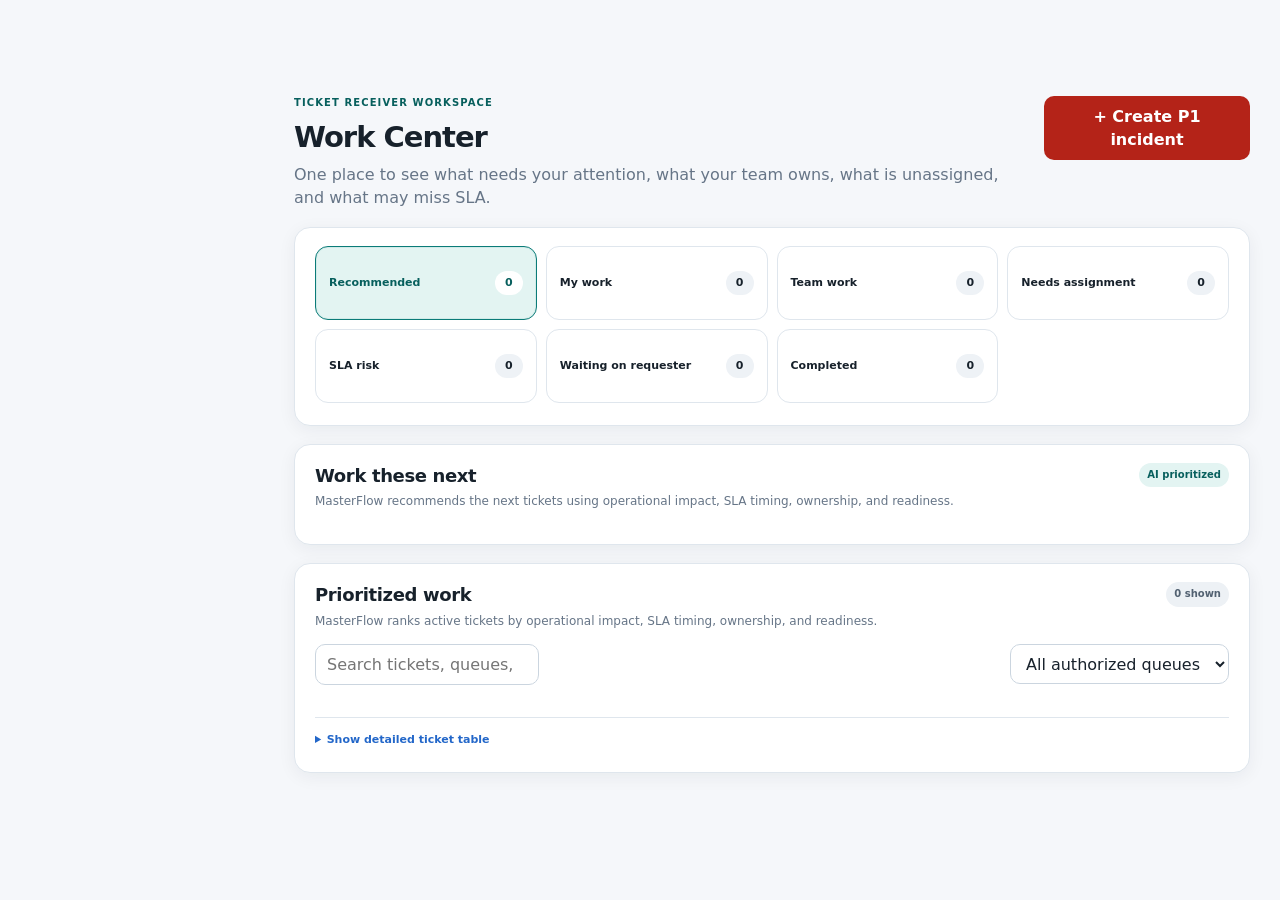
==== commit 717288e4: "update masterflow project" ====
--- a/assigned-work.html
+++ b/assigned-work.html
@@ -5,87 +5,80 @@
   <meta name="viewport" content="width=device-width, initial-scale=1">
   <meta
     name="description"
-    content="MasterFlow receiver workspace with automatically prioritized ticket work."
+    content="MasterFlow Work Center for prioritized personal and team ticket management."
   >
-  <title>MasterFlow - Recommended Work</title>
+  <title>MasterFlow - Work Center</title>
   <link rel="stylesheet" href="assets/css/styles.css">
 </head>
 
-<body
-  class="workspace-page receiver-workspace"
-  data-page="assigned-work"
->
+<body class="workspace-page work-center-page" data-page="assigned-work">
   <div class="content-shell">
     <main>
       <div class="page-heading">
         <div>
           <div class="eyebrow">Ticket receiver workspace</div>
-          <h1>Recommended work</h1>
+          <h1>Work Center</h1>
           <p>
-            MasterFlow ranks active tickets by operational impact,
-            SLA risk, and whether you can take action now.
+            One place to see what needs your attention, what your team owns,
+            what is unassigned, and what may miss SLA.
           </p>
         </div>
 
         <div class="page-actions">
-          <a class="btn btn-secondary" href="ticket-queues.html">
-            View team queues
-          </a>
+          <button class="btn btn-danger" type="button" data-open-critical>
+            + Create P1 incident
+          </button>
         </div>
       </div>
 
-      <section
-        class="receiver-stat-grid"
-        aria-label="Smart ticket views"
-      >
-        <button
-          class="receiver-stat receiver-stat-critical"
-          type="button"
-          data-view="critical"
-        >
-          <span class="receiver-stat-label">Critical operations</span>
-          <strong id="criticalCount">0</strong>
-          <small>Work that may stop operations</small>
-        </button>
+      <section class="card work-view-card" aria-label="Work Center views">
+        <div class="card-body">
+          <div class="work-view-tabs" role="tablist" aria-label="Choose a work view">
+            <button class="work-view-button active" type="button" data-work-view="recommended" role="tab" aria-selected="true">
+              <span>Recommended</span>
+              <strong id="count-recommended">0</strong>
+            </button>
 
-        <button
-          class="receiver-stat receiver-stat-risk"
-          type="button"
-          data-view="risk"
-        >
-          <span class="receiver-stat-label">SLA risk</span>
-          <strong id="assignedRiskCount">0</strong>
-          <small>Due or overdue within one hour</small>
-        </button>
+            <button class="work-view-button" type="button" data-work-view="mine" role="tab" aria-selected="false">
+              <span>My work</span>
+              <strong id="count-mine">0</strong>
+            </button>
 
-        <button
-          class="receiver-stat receiver-stat-ready"
-          type="button"
-          data-view="ready"
-        >
-          <span class="receiver-stat-label">Ready to work</span>
-          <strong id="readyCount">0</strong>
-          <small>You can move these forward now</small>
-        </button>
+            <button class="work-view-button" type="button" data-work-view="team" role="tab" aria-selected="false">
+              <span>Team work</span>
+              <strong id="count-team">0</strong>
+            </button>
 
-        <button
-          class="receiver-stat receiver-stat-waiting"
-          type="button"
-          data-view="waiting"
-        >
-          <span class="receiver-stat-label">Waiting on requester</span>
-          <strong id="waitingCount">0</strong>
-          <small>Blocked until an employee responds</small>
-        </button>
+            <button class="work-view-button" type="button" data-work-view="unassigned" role="tab" aria-selected="false">
+              <span>Needs assignment</span>
+              <strong id="count-unassigned">0</strong>
+            </button>
+
+            <button class="work-view-button" type="button" data-work-view="risk" role="tab" aria-selected="false">
+              <span>SLA risk</span>
+              <strong id="count-risk">0</strong>
+            </button>
+
+            <button class="work-view-button" type="button" data-work-view="waiting" role="tab" aria-selected="false">
+              <span>Waiting on requester</span>
+              <strong id="count-waiting">0</strong>
+            </button>
+
+            <button class="work-view-button" type="button" data-work-view="completed" role="tab" aria-selected="false">
+              <span>Completed</span>
+              <strong id="count-completed">0</strong>
+            </button>
+          </div>
+        </div>
       </section>
 
-      <section class="card receiver-priority-card mt-18">
+      <section class="card work-priority-card mt-18" id="recommendedSection">
         <div class="card-header">
           <div>
             <h2>Work these next</h2>
             <p>
-              Recommended using operational impact, SLA timing,
-              assignment, and readiness.
+              MasterFlow recommends the next tickets using operational impact,
+              SLA timing, ownership, and readiness.
             </p>
           </div>
 
@@ -93,26 +86,38 @@
         </div>
 
         <div class="card-body">
-          <div
-            class="receiver-recommended-list"
-            id="recommendedWorkList"
-            aria-live="polite"
-          ></div>
+          <div class="work-list" id="recommendedWorkList" aria-live="polite"></div>
+        </div>
+      </section>
+
+      <section class="card mt-18" id="teamQueueSection" hidden>
+        <div class="card-header">
+          <div>
+            <h2>Team queue health</h2>
+            <p>
+              Select a queue to narrow the Work Center to that team.
+            </p>
+          </div>
+
+          <span class="badge badge-blue">Authorized queues</span>
+        </div>
+
+        <div class="card-body">
+          <div class="queue-grid" id="workCenterQueueCards" aria-label="Team queue summary"></div>
         </div>
       </section>
 
       <section class="card mt-18">
         <div class="card-header">
           <div>
-            <h2>Active assigned tickets</h2>
-            <p>
-              Search all active work or switch to a focused smart view.
+            <h2 id="workListTitle">Prioritized work</h2>
+            <p id="workListDescription">
+              MasterFlow ranks active tickets by operational impact, SLA timing,
+              ownership, and readiness.
             </p>
           </div>
 
-          <span class="badge badge-gray" id="activeTicketCount">
-            0 active
-          </span>
+          <span class="badge badge-gray" id="visibleTicketCount">0 shown</span>
         </div>
 
         <div class="card-body">
@@ -120,35 +125,27 @@
             <div class="toolbar-left">
               <input
                 class="control search-control"
-                id="assignedSearch"
+                id="workCenterSearch"
                 type="search"
                 placeholder="Search tickets, queues, people, or status"
-                aria-label="Search assigned tickets"
+                aria-label="Search Work Center tickets"
               >
             </div>
 
             <div class="toolbar-right">
               <select
                 class="control"
-                id="assignedViewFilter"
-                aria-label="Filter assigned tickets"
+                id="workCenterQueueFilter"
+                aria-label="Filter by queue"
               >
-                <option value="all">All active tickets</option>
-                <option value="critical">Critical operations</option>
-                <option value="risk">SLA risk</option>
-                <option value="ready">Ready to work</option>
-                <option value="waiting">Waiting on requester</option>
+                <option value="all">All authorized queues</option>
               </select>
             </div>
           </div>
 
-          <div
-            class="receiver-ticket-list"
-            id="assignedWorkCards"
-            aria-live="polite"
-          ></div>
+          <div class="work-list" id="workCenterList" aria-live="polite"></div>
 
-          <details class="receiver-table-details">
+          <details class="work-table-details">
             <summary>Show detailed ticket table</summary>
 
             <div class="table-wrap">
@@ -158,12 +155,13 @@
                     <th>Ticket</th>
                     <th>Priority</th>
                     <th>Status</th>
-                    <th>Current owner</th>
+                    <th>Queue</th>
+                    <th>Owner</th>
                     <th>SLA</th>
+                    <th>Action</th>
                   </tr>
                 </thead>
-
-                <tbody id="assignedWorkBody"></tbody>
+                <tbody id="workCenterTableBody"></tbody>
               </table>
             </div>
           </details>
@@ -176,4 +174,4 @@
   <script src="assets/js/layout.js" defer></script>
   <script src="assets/js/pages/assigned-work.js" defer></script>
 </body>
-</html>+</html>
--- a/assets/css/styles.css
+++ b/assets/css/styles.css
@@ -1615,29 +1615,36 @@
     grid-template-columns: 1fr;
   }
 }
+
 /* =========================================================
-   MasterFlow Ticket Receiver Workspace
-   Recommended work and smart ticket views
+   MasterFlow Work Center
+   Unified personal and team ticket workspace
    ========================================================= */
 
-.receiver-stat-grid {
-  display: grid;
-  grid-template-columns: repeat(4, minmax(0, 1fr));
-  gap: 14px;
-}
-
-.receiver-stat {
-  min-width: 0;
-  min-height: 132px;
-  display: grid;
-  align-content: start;
-  gap: 4px;
-  padding: 17px;
+.work-view-card .card-body {
+  padding-top: 18px;
+}
+
+.work-view-tabs {
+  display: grid;
+  grid-template-columns: repeat(7, minmax(125px, 1fr));
+  gap: 9px;
+  overflow-x: auto;
+  padding-bottom: 2px;
+}
+
+.work-view-button {
+  min-width: 125px;
+  min-height: 74px;
+  display: grid;
+  grid-template-columns: minmax(0, 1fr) auto;
+  gap: 8px;
+  align-items: center;
+  padding: 12px 13px;
   border: 1px solid var(--line);
-  border-radius: 15px;
+  border-radius: 13px;
   background: #fff;
   color: var(--ink);
-  box-shadow: var(--shadow-sm);
   text-align: left;
   transition:
     transform 120ms ease,
@@ -1645,102 +1652,99 @@
     box-shadow 120ms ease;
 }
 
-.receiver-stat:hover {
-  transform: translateY(-2px);
+.work-view-button:hover {
+  transform: translateY(-1px);
   border-color: var(--line-strong);
-  box-shadow: var(--shadow);
-}
-
-.receiver-stat.active {
+  box-shadow: var(--shadow-sm);
+}
+
+.work-view-button.active {
   border-color: var(--teal);
-  box-shadow:
-    0 0 0 3px rgba(11, 123, 120, 0.08),
-    var(--shadow-sm);
-}
-
-.receiver-stat-label {
-  color: var(--muted);
+  background: var(--teal-soft);
+  color: var(--teal-dark);
+  box-shadow: inset 0 0 0 1px rgba(11, 123, 120, 0.08);
+}
+
+.work-view-button span {
   font-size: 11px;
   font-weight: 850;
-}
-
-.receiver-stat strong {
-  margin-top: 1px;
-  font-size: 30px;
-  line-height: 1.05;
-  letter-spacing: -0.04em;
-}
-
-.receiver-stat small {
-  margin-top: 4px;
-  color: var(--muted);
-  font-size: 10px;
-  line-height: 1.4;
-}
-
-.receiver-stat-critical {
-  border-top: 4px solid var(--red);
-}
-
-.receiver-stat-risk {
-  border-top: 4px solid var(--amber);
-}
-
-.receiver-stat-ready {
-  border-top: 4px solid var(--teal);
-}
-
-.receiver-stat-waiting {
-  border-top: 4px solid var(--purple);
-}
-
-.receiver-recommended-list,
-.receiver-ticket-list {
+  line-height: 1.25;
+}
+
+.work-view-button strong {
+  min-width: 28px;
+  padding: 4px 7px;
+  border-radius: 999px;
+  background: var(--surface-3);
+  color: var(--ink);
+  font-size: 11px;
+  font-weight: 900;
+  text-align: center;
+}
+
+.work-view-button.active strong {
+  background: #fff;
+  color: var(--teal-dark);
+}
+
+.work-list {
   display: grid;
   gap: 12px;
 }
 
-.receiver-recommended-item {
-  display: grid;
-  grid-template-columns:
-    58px
-    minmax(0, 1fr)
-    auto;
-  gap: 15px;
+.work-card {
+  display: grid;
+  grid-template-columns: minmax(0, 1fr) auto;
+  gap: 16px;
   align-items: center;
   padding: 16px;
   border: 1px solid var(--line);
   border-left-width: 5px;
   border-radius: 14px;
   background: #fff;
-}
-
-.receiver-recommended-item.is-critical,
-.receiver-ticket-card.is-critical {
+  transition:
+    border-color 120ms ease,
+    box-shadow 120ms ease,
+    transform 120ms ease;
+}
+
+.work-card:hover {
+  transform: translateY(-1px);
+  border-color: var(--line-strong);
+  box-shadow: var(--shadow-sm);
+}
+
+.work-card-recommended {
+  grid-template-columns: 58px minmax(0, 1fr) auto;
+}
+
+.work-card.is-critical {
   border-left-color: var(--red);
   background: #fffafa;
 }
 
-.receiver-recommended-item.is-risk,
-.receiver-ticket-card.is-risk {
+.work-card.is-risk {
   border-left-color: var(--amber);
   background: #fffcf7;
 }
 
-.receiver-recommended-item.is-ready,
-.receiver-ticket-card.is-ready {
+.work-card.is-ready {
   border-left-color: var(--teal);
 }
 
-.receiver-recommended-item.is-waiting,
-.receiver-ticket-card.is-waiting {
+.work-card.is-waiting {
   border-left-color: var(--purple);
   background: #fdfbff;
 }
 
-.receiver-rank {
+.work-card.is-completed {
+  border-left-color: var(--green);
+  background: #fbfefc;
+}
+
+.work-rank {
   width: 48px;
-  height: 56px;
+  height: 58px;
   display: grid;
   place-items: center;
   align-content: center;
@@ -1749,25 +1753,24 @@
   color: #fff;
 }
 
-.receiver-rank small {
+.work-rank small {
   font-size: 8px;
   font-weight: 850;
   letter-spacing: 0.08em;
   text-transform: uppercase;
 }
 
-.receiver-rank strong {
+.work-rank strong {
   margin-top: -1px;
   font-size: 24px;
   line-height: 1;
 }
 
-.receiver-recommended-main,
-.receiver-ticket-card-main {
+.work-card-main {
   min-width: 0;
 }
 
-.receiver-card-topline {
+.work-card-topline {
   display: flex;
   align-items: center;
   justify-content: space-between;
@@ -1775,13 +1778,13 @@
   gap: 8px;
 }
 
-.receiver-due {
+.work-due {
   color: var(--muted);
   font-size: 11px;
   font-weight: 800;
 }
 
-.receiver-ticket-title {
+.work-ticket-title {
   max-width: 100%;
   margin-top: 9px;
   padding: 0;
@@ -1794,26 +1797,26 @@
   text-align: left;
 }
 
-.receiver-ticket-title:hover {
+.work-ticket-title:hover {
   color: var(--blue);
   text-decoration: underline;
 }
 
-.receiver-ticket-reference {
+.work-ticket-reference {
   margin-top: 3px;
   color: var(--muted);
   font-size: 10px;
 }
 
-.receiver-impact {
-  max-width: 780px;
+.work-impact {
+  max-width: 800px;
   margin: 10px 0 0;
   color: #415163;
   font-size: 12px;
   line-height: 1.5;
 }
 
-.receiver-next-action {
+.work-next-action {
   display: grid;
   gap: 3px;
   margin-top: 12px;
@@ -1823,30 +1826,30 @@
   color: #164985;
 }
 
-.receiver-next-action.compact {
+.work-next-action.compact {
   margin-top: 10px;
 }
 
-.receiver-next-action small {
+.work-next-action small {
   font-size: 9px;
   font-weight: 900;
   letter-spacing: 0.06em;
   text-transform: uppercase;
 }
 
-.receiver-next-action strong {
+.work-next-action strong {
   font-size: 12px;
   line-height: 1.45;
 }
 
-.receiver-reason-list {
+.work-reason-list {
   display: flex;
   flex-wrap: wrap;
   gap: 6px;
   margin-top: 10px;
 }
 
-.receiver-reason-list span {
+.work-reason-list span {
   padding: 4px 7px;
   border-radius: 999px;
   background: var(--surface-3);
@@ -1855,30 +1858,7 @@
   font-weight: 800;
 }
 
-.receiver-open-button {
-  white-space: nowrap;
-}
-
-.receiver-ticket-card {
-  display: grid;
-  grid-template-columns:
-    minmax(0, 1fr)
-    auto;
-  gap: 16px;
-  align-items: center;
-  padding: 15px 16px;
-  border: 1px solid var(--line);
-  border-left-width: 4px;
-  border-radius: 13px;
-  background: #fff;
-}
-
-.receiver-ticket-card:hover {
-  border-color: var(--line-strong);
-  box-shadow: var(--shadow-sm);
-}
-
-.receiver-card-meta {
+.work-meta {
   display: flex;
   align-items: center;
   flex-wrap: wrap;
@@ -1888,16 +1868,27 @@
   font-size: 10px;
 }
 
-.receiver-card-meta strong {
+.work-meta strong {
   color: var(--ink);
 }
 
-.receiver-table-details {
+.work-card-actions {
+  min-width: 118px;
+  display: grid;
+  gap: 8px;
+}
+
+.work-card-actions .btn {
+  width: 100%;
+  white-space: nowrap;
+}
+
+.work-table-details {
   margin-top: 18px;
   border-top: 1px solid var(--line);
 }
 
-.receiver-table-details summary {
+.work-table-details summary {
   padding: 14px 0 4px;
   color: var(--blue);
   font-size: 11px;
@@ -1905,51 +1896,54 @@
   cursor: pointer;
 }
 
-.receiver-table-details summary:hover {
+.work-table-details summary:hover {
   text-decoration: underline;
 }
 
-.receiver-table-details .table-wrap {
+.work-table-details .table-wrap {
   margin-top: 10px;
   border: 1px solid var(--line);
   border-radius: 12px;
 }
 
-@media (max-width: 1100px) {
-  .receiver-stat-grid {
-    grid-template-columns: repeat(2, minmax(0, 1fr));
+#workCenterQueueCards .queue-card {
+  width: 100%;
+  text-align: left;
+}
+
+@media (max-width: 1280px) {
+  .work-view-tabs {
+    grid-template-columns: repeat(4, minmax(145px, 1fr));
   }
 }
 
 @media (max-width: 760px) {
-  .receiver-stat-grid {
+  .work-view-tabs {
+    grid-template-columns: repeat(2, minmax(145px, 1fr));
+  }
+
+  .work-card,
+  .work-card-recommended {
     grid-template-columns: 1fr;
   }
 
-  .receiver-stat {
-    min-height: 110px;
+  .work-rank {
+    width: 44px;
+    height: 50px;
   }
 
-  .receiver-recommended-item {
-    grid-template-columns: 48px minmax(0, 1fr);
-  }
-
-  .receiver-recommended-item
-    .receiver-open-button {
-    grid-column: 1 / -1;
+  .work-card-actions {
     width: 100%;
   }
 
-  .receiver-ticket-card {
-    grid-template-columns: 1fr;
-  }
-
-  .receiver-ticket-card > .btn {
-    width: 100%;
-  }
-
-  .receiver-card-meta {
+  .work-meta {
     display: grid;
     gap: 5px;
   }
+}
+
+@media (max-width: 430px) {
+  .work-view-tabs {
+    grid-template-columns: 1fr;
+  }
 }
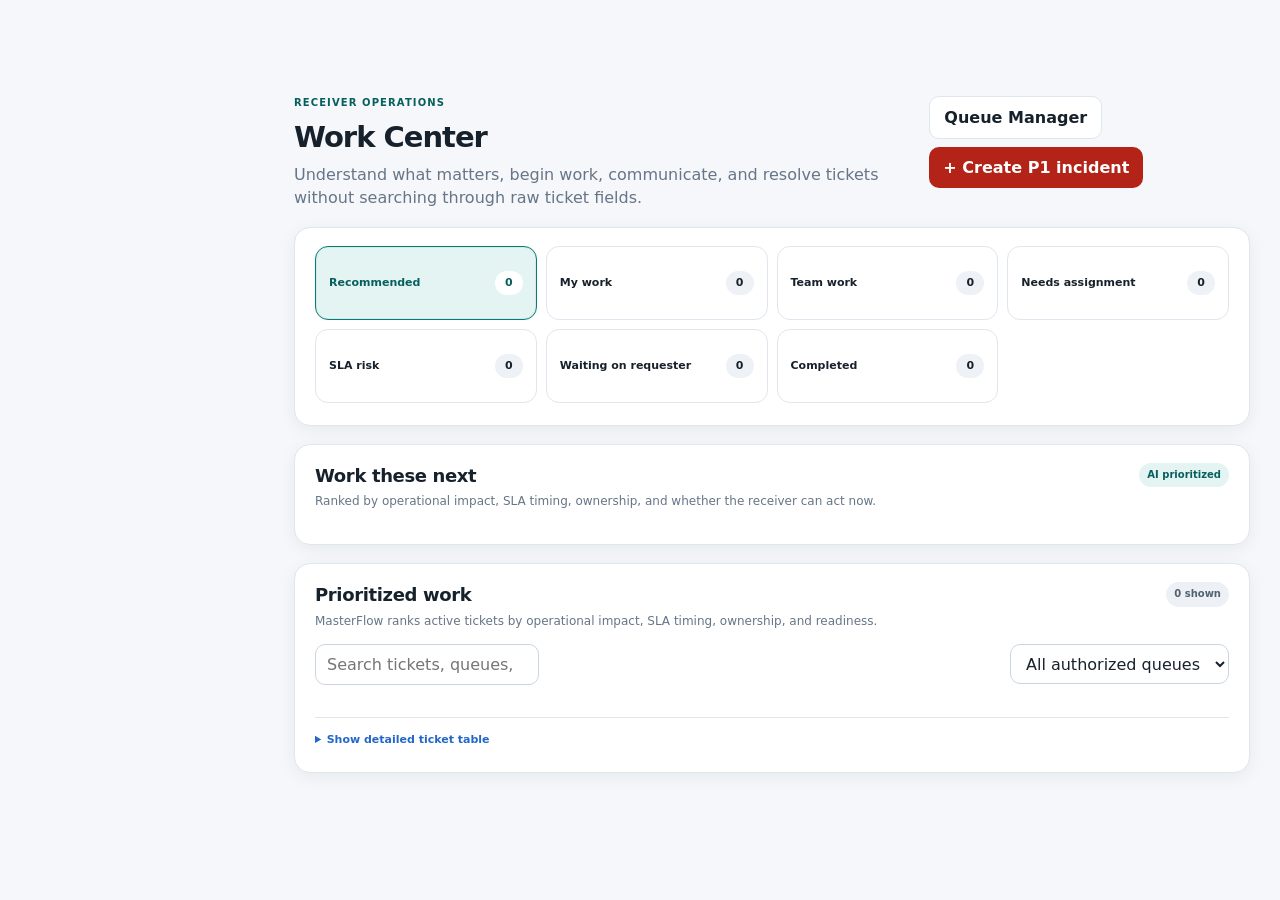
==== commit 88501cca: "Receiver ticket lifecycle working" ====
--- a/assigned-work.html
+++ b/assigned-work.html
@@ -5,10 +5,11 @@
   <meta name="viewport" content="width=device-width, initial-scale=1">
   <meta
     name="description"
-    content="MasterFlow Work Center for prioritized personal and team ticket management."
+    content="MasterFlow Work Center for prioritized receiver and team ticket operations."
   >
   <title>MasterFlow - Work Center</title>
   <link rel="stylesheet" href="assets/css/styles.css">
+  <link rel="stylesheet" href="assets/css/WORK_CENTER_APPEND.css">
 </head>
 
 <body class="workspace-page work-center-page" data-page="assigned-work">
@@ -16,15 +17,16 @@
     <main>
       <div class="page-heading">
         <div>
-          <div class="eyebrow">Ticket receiver workspace</div>
+          <div class="eyebrow">Receiver operations</div>
           <h1>Work Center</h1>
           <p>
-            One place to see what needs your attention, what your team owns,
-            what is unassigned, and what may miss SLA.
+            Understand what matters, begin work, communicate, and resolve tickets
+            without searching through raw ticket fields.
           </p>
         </div>
 
         <div class="page-actions">
+          <a class="btn btn-secondary" href="ticket-queues.html">Queue Manager</a>
           <button class="btn btn-danger" type="button" data-open-critical>
             + Create P1 incident
           </button>
@@ -38,32 +40,26 @@
               <span>Recommended</span>
               <strong id="count-recommended">0</strong>
             </button>
-
             <button class="work-view-button" type="button" data-work-view="mine" role="tab" aria-selected="false">
               <span>My work</span>
               <strong id="count-mine">0</strong>
             </button>
-
             <button class="work-view-button" type="button" data-work-view="team" role="tab" aria-selected="false">
               <span>Team work</span>
               <strong id="count-team">0</strong>
             </button>
-
             <button class="work-view-button" type="button" data-work-view="unassigned" role="tab" aria-selected="false">
               <span>Needs assignment</span>
               <strong id="count-unassigned">0</strong>
             </button>
-
             <button class="work-view-button" type="button" data-work-view="risk" role="tab" aria-selected="false">
               <span>SLA risk</span>
               <strong id="count-risk">0</strong>
             </button>
-
             <button class="work-view-button" type="button" data-work-view="waiting" role="tab" aria-selected="false">
               <span>Waiting on requester</span>
               <strong id="count-waiting">0</strong>
             </button>
-
             <button class="work-view-button" type="button" data-work-view="completed" role="tab" aria-selected="false">
               <span>Completed</span>
               <strong id="count-completed">0</strong>
@@ -77,14 +73,12 @@
           <div>
             <h2>Work these next</h2>
             <p>
-              MasterFlow recommends the next tickets using operational impact,
-              SLA timing, ownership, and readiness.
+              Ranked by operational impact, SLA timing, ownership, and whether
+              the receiver can act now.
             </p>
           </div>
-
           <span class="badge badge-teal">AI prioritized</span>
         </div>
-
         <div class="card-body">
           <div class="work-list" id="recommendedWorkList" aria-live="polite"></div>
         </div>
@@ -94,14 +88,10 @@
         <div class="card-header">
           <div>
             <h2>Team queue health</h2>
-            <p>
-              Select a queue to narrow the Work Center to that team.
-            </p>
-          </div>
-
+            <p>Select a queue to narrow the Work Center to that team.</p>
+          </div>
           <span class="badge badge-blue">Authorized queues</span>
         </div>
-
         <div class="card-body">
           <div class="queue-grid" id="workCenterQueueCards" aria-label="Team queue summary"></div>
         </div>
@@ -116,7 +106,6 @@
               ownership, and readiness.
             </p>
           </div>
-
           <span class="badge badge-gray" id="visibleTicketCount">0 shown</span>
         </div>
 
@@ -131,13 +120,8 @@
                 aria-label="Search Work Center tickets"
               >
             </div>
-
             <div class="toolbar-right">
-              <select
-                class="control"
-                id="workCenterQueueFilter"
-                aria-label="Filter by queue"
-              >
+              <select class="control" id="workCenterQueueFilter" aria-label="Filter by queue">
                 <option value="all">All authorized queues</option>
               </select>
             </div>
@@ -147,7 +131,6 @@
 
           <details class="work-table-details">
             <summary>Show detailed ticket table</summary>
-
             <div class="table-wrap">
               <table>
                 <thead>
@@ -170,8 +153,127 @@
     </main>
   </div>
 
+  <dialog id="receiverTicketDialog" class="receiver-ticket-dialog" aria-labelledby="receiverTicketTitle">
+    <div class="dialog-header receiver-dialog-header">
+      <div>
+        <div class="receiver-dialog-badges">
+          <span class="badge badge-gray" id="receiverStatusBadge">Status</span>
+          <span class="badge badge-gray" id="receiverRoutingBadge">Routing readiness</span>
+          <span class="badge badge-gray" id="receiverWorkBadge">Work readiness</span>
+        </div>
+        <h2 id="receiverTicketTitle">Ticket</h2>
+        <p id="receiverTicketSubtitle"></p>
+      </div>
+      <button class="close-button" type="button" data-close-receiver-ticket aria-label="Close">x</button>
+    </div>
+
+    <div class="dialog-body receiver-dialog-body">
+      <section class="receiver-brief-hero">
+        <div>
+          <div class="eyebrow">Receiver Brief</div>
+          <h3 id="receiverBriefHeadline">What the receiver needs to know</h3>
+          <p id="receiverBriefSummary"></p>
+        </div>
+        <div class="receiver-brief-owner">
+          <small>Current owner</small>
+          <strong id="receiverCurrentOwner">Unassigned</strong>
+          <span id="receiverSlaLabel">No SLA set</span>
+        </div>
+      </section>
+
+      <div class="receiver-brief-grid">
+        <section class="receiver-brief-section">
+          <h3>Requested outcome</h3>
+          <p id="receiverRequestedOutcome"></p>
+        </section>
+        <section class="receiver-brief-section">
+          <h3>Observed situation</h3>
+          <p id="receiverObservedSituation"></p>
+        </section>
+        <section class="receiver-brief-section">
+          <h3>Scope and business impact</h3>
+          <p id="receiverScopeImpact"></p>
+        </section>
+        <section class="receiver-brief-section">
+          <h3>Safety or containment</h3>
+          <p id="receiverSafetyContainment"></p>
+        </section>
+        <section class="receiver-brief-section receiver-brief-wide">
+          <h3>Key identifiers</h3>
+          <div class="receiver-identifier-list" id="receiverIdentifiers"></div>
+        </section>
+        <section class="receiver-brief-section receiver-brief-wide">
+          <h3>Information gaps</h3>
+          <div id="receiverInformationGaps"></div>
+        </section>
+      </div>
+
+      <section class="receiver-first-action">
+        <div>
+          <small>Suggested first action</small>
+          <strong id="receiverSuggestedAction"></strong>
+        </div>
+        <button class="btn btn-ghost btn-sm" type="button" id="receiverFeedbackButton">
+          Suggest a flow improvement
+        </button>
+      </section>
+
+      <section class="receiver-action-panel" id="receiverActionPanel">
+        <div class="receiver-action-header">
+          <div>
+            <h3>Work the ticket</h3>
+            <p>Choose an action and add a clear update when communication is required.</p>
+          </div>
+        </div>
+
+        <div class="receiver-assignment-row">
+          <button class="btn btn-primary btn-sm" type="button" id="receiverClaimTicket">Claim ticket</button>
+          <select class="select" id="receiverAssigneeSelect" aria-label="Assign ticket to a team member"></select>
+          <button class="btn btn-secondary btn-sm" type="button" id="receiverAssignTicket">Assign ticket</button>
+          <button class="btn btn-secondary btn-sm" type="button" id="receiverStartWork">Start work</button>
+        </div>
+
+        <div class="field mt-12">
+          <label for="receiverActionNote">Update or resolution note</label>
+          <textarea
+            class="textarea"
+            id="receiverActionNote"
+            placeholder="Add the information the requester or team needs to move the ticket forward."
+          ></textarea>
+        </div>
+
+        <div class="receiver-action-buttons">
+          <button class="btn btn-secondary btn-sm" type="button" id="receiverRequestInfo">Request more information</button>
+          <button class="btn btn-secondary btn-sm" type="button" id="receiverAddUpdate">Add update</button>
+          <button class="btn btn-primary btn-sm" type="button" id="receiverResolveTicket">Resolve ticket</button>
+          <button class="btn btn-secondary btn-sm" type="button" id="receiverReopenTicket" hidden>Reopen ticket</button>
+        </div>
+      </section>
+
+      <section class="receiver-timeline-section">
+        <div class="receiver-section-heading">
+          <div>
+            <h3>Timeline</h3>
+            <p>Communication, ownership, and status changes remain in one history.</p>
+          </div>
+        </div>
+        <div class="receiver-timeline" id="receiverTimeline"></div>
+      </section>
+
+      <details class="receiver-technical-details">
+        <summary>Show routing and technical details</summary>
+        <div class="detail-grid mt-12" id="receiverTechnicalDetails"></div>
+      </details>
+    </div>
+
+    <div class="dialog-footer">
+      <button class="btn btn-secondary" type="button" data-close-receiver-ticket>Close</button>
+    </div>
+  </dialog>
+
   <script src="assets/js/store.js" defer></script>
   <script src="assets/js/layout.js" defer></script>
+  <script src="assets/js/pages/receiver-feedback.js" defer></script>
   <script src="assets/js/pages/assigned-work.js" defer></script>
 </body>
 </html>
--- a/assets/css/styles.css
+++ b/assets/css/styles.css
@@ -1946,4 +1946,350 @@
   .work-view-tabs {
     grid-template-columns: 1fr;
   }
-}+}
+/* =========================================================
+   MasterFlow Ticket Workspace
+   Action-first ticket detail for requesters and receivers
+   ========================================================= */
+
+.ticket-workspace-dialog {
+  width: min(1040px, calc(100vw - 30px));
+}
+
+.ticket-workspace-dialog .dialog-body {
+  padding: 20px;
+}
+
+.ticket-status-hero {
+  padding: 16px 18px;
+  border: 1px solid var(--line);
+  border-left-width: 5px;
+  border-radius: 14px;
+  background: #fff;
+}
+
+.ticket-status-hero h3,
+.ticket-status-hero p {
+  margin: 0;
+}
+
+.ticket-status-hero h3 {
+  margin-top: 9px;
+  font-size: 18px;
+  line-height: 1.4;
+  letter-spacing: -0.02em;
+}
+
+.ticket-status-hero p {
+  margin-top: 5px;
+  color: var(--muted);
+  font-size: 11px;
+  font-weight: 800;
+}
+
+.ticket-status-hero.is-critical {
+  border-left-color: var(--red);
+  background: #fffafa;
+}
+
+.ticket-status-hero.is-waiting {
+  border-left-color: var(--amber);
+  background: #fffcf7;
+}
+
+.ticket-status-hero.is-complete {
+  border-left-color: var(--green);
+  background: #fbfefc;
+}
+
+.ticket-status-hero.is-active {
+  border-left-color: var(--teal);
+}
+
+.ticket-progress {
+  display: grid;
+  grid-template-columns: repeat(5, minmax(0, 1fr));
+  gap: 8px;
+  margin: 14px 0 18px;
+}
+
+.ticket-progress-step {
+  position: relative;
+  display: grid;
+  justify-items: center;
+  gap: 5px;
+  text-align: center;
+}
+
+.ticket-progress-step::after {
+  content: "";
+  position: absolute;
+  z-index: 0;
+  top: 13px;
+  left: calc(50% + 14px);
+  width: calc(100% - 28px);
+  height: 2px;
+  background: var(--line-strong);
+}
+
+.ticket-progress-step:last-child::after {
+  display: none;
+}
+
+.ticket-progress-step > span {
+  position: relative;
+  z-index: 1;
+  width: 28px;
+  height: 28px;
+  display: grid;
+  place-items: center;
+  border: 2px solid var(--line-strong);
+  border-radius: 50%;
+  background: #fff;
+  color: #fff;
+  font-size: 10px;
+  font-weight: 900;
+}
+
+.ticket-progress-step small {
+  color: var(--muted);
+  font-size: 9px;
+  font-weight: 850;
+}
+
+.ticket-progress-step.complete > span {
+  border-color: var(--green);
+  background: var(--green);
+}
+
+.ticket-progress-step.complete::after {
+  background: #8bc79a;
+}
+
+.ticket-progress-step.active > span {
+  border-color: var(--teal);
+  background: var(--teal-soft);
+}
+
+.ticket-progress-step.active small {
+  color: var(--teal-dark);
+}
+
+.ticket-workspace-grid {
+  display: grid;
+  grid-template-columns: minmax(0, 1.45fr) minmax(290px, 0.75fr);
+  gap: 16px;
+  align-items: start;
+}
+
+.ticket-workspace-main,
+.ticket-workspace-side {
+  display: grid;
+  gap: 14px;
+}
+
+.ticket-panel,
+.ticket-side-card,
+.ticket-action-panel,
+.ticket-next-action-card,
+.ticket-technical-details {
+  padding: 16px;
+  border: 1px solid var(--line);
+  border-radius: 14px;
+  background: #fff;
+}
+
+.ticket-panel h3,
+.ticket-panel p,
+.ticket-side-card p,
+.ticket-action-panel h3,
+.ticket-action-panel p {
+  margin: 0;
+}
+
+.ticket-panel h3,
+.ticket-action-panel h3 {
+  font-size: 15px;
+}
+
+.ticket-panel > p,
+.ticket-action-panel > div > p,
+.ticket-side-card > p {
+  margin-top: 7px;
+  color: #415163;
+  font-size: 12px;
+  line-height: 1.55;
+}
+
+.ticket-panel-label {
+  color: var(--muted);
+  font-size: 9px;
+  font-weight: 900;
+  letter-spacing: 0.08em;
+  text-transform: uppercase;
+}
+
+.ticket-summary-meta {
+  display: flex;
+  flex-wrap: wrap;
+  gap: 7px 16px;
+  margin-top: 12px;
+  color: var(--muted);
+  font-size: 10px;
+}
+
+.ticket-summary-meta strong {
+  color: var(--ink);
+}
+
+.ticket-next-action-card {
+  border-color: #c8daf4;
+  background: var(--blue-soft);
+  color: #164985;
+}
+
+.ticket-next-action-card strong {
+  display: block;
+  margin-top: 6px;
+  font-size: 13px;
+  line-height: 1.5;
+}
+
+.ticket-impact-card {
+  border-color: #cfe5e3;
+  background: var(--teal-soft);
+}
+
+.ticket-info-list,
+.ticket-suggested-list {
+  display: grid;
+  gap: 8px;
+  margin: 10px 0 0;
+  padding-left: 18px;
+  color: #415163;
+  font-size: 11px;
+  line-height: 1.45;
+}
+
+.ticket-action-panel {
+  display: grid;
+  gap: 12px;
+}
+
+.ticket-action-panel .textarea {
+  min-height: 82px;
+}
+
+.ticket-action-buttons {
+  display: flex;
+  flex-wrap: wrap;
+  gap: 8px;
+}
+
+.ticket-activity-list {
+  display: grid;
+  margin-top: 10px;
+}
+
+.ticket-activity-item {
+  position: relative;
+  display: grid;
+  grid-template-columns: 18px minmax(0, 1fr);
+  gap: 9px;
+  padding: 10px 0;
+  border-top: 1px solid var(--line);
+}
+
+.ticket-activity-item:first-child {
+  border-top: 0;
+}
+
+.ticket-activity-dot {
+  width: 10px;
+  height: 10px;
+  margin-top: 4px;
+  border: 2px solid #fff;
+  border-radius: 50%;
+  background: var(--teal);
+  box-shadow: 0 0 0 2px var(--teal-soft);
+}
+
+.ticket-activity-item strong,
+.ticket-activity-item small {
+  display: block;
+}
+
+.ticket-activity-item strong {
+  font-size: 11px;
+  line-height: 1.45;
+}
+
+.ticket-activity-item small {
+  margin-top: 3px;
+  color: var(--muted);
+  font-size: 9px;
+}
+
+.ticket-technical-details {
+  padding: 0;
+  overflow: hidden;
+}
+
+.ticket-technical-details summary {
+  padding: 14px 16px;
+  color: var(--blue);
+  font-size: 11px;
+  font-weight: 850;
+  cursor: pointer;
+}
+
+.ticket-technical-details[open] summary {
+  border-bottom: 1px solid var(--line);
+}
+
+.ticket-technical-details .detail-grid,
+.ticket-technical-details .notice {
+  margin: 14px;
+}
+
+.ticket-technical-details .detail-grid {
+  grid-template-columns: repeat(2, minmax(0, 1fr));
+}
+
+@media (max-width: 850px) {
+  .ticket-workspace-grid {
+    grid-template-columns: 1fr;
+  }
+}
+
+@media (max-width: 600px) {
+  .ticket-progress {
+    grid-template-columns: 1fr;
+  }
+
+  .ticket-progress-step {
+    grid-template-columns: 28px minmax(0, 1fr);
+    justify-items: start;
+    align-items: center;
+    text-align: left;
+  }
+
+  .ticket-progress-step::after {
+    top: 28px;
+    left: 13px;
+    width: 2px;
+    height: calc(100% - 18px);
+  }
+
+  .ticket-progress-step small {
+    font-size: 10px;
+  }
+
+  .ticket-action-buttons .btn {
+    width: 100%;
+  }
+
+  .ticket-technical-details .detail-grid {
+    grid-template-columns: 1fr;
+  }
+}
--- a/assets/css/WORK_CENTER_APPEND.css
+++ b/assets/css/WORK_CENTER_APPEND.css
@@ -0,0 +1,811 @@
+/* =========================================================
+   MasterFlow Receiver and Queue Operations Workstream
+   Loaded after styles.css so this lane can evolve independently.
+   ========================================================= */
+
+.work-view-card .card-body {
+  padding-top: 18px;
+}
+
+.work-view-tabs {
+  display: grid;
+  grid-template-columns: repeat(7, minmax(125px, 1fr));
+  gap: 9px;
+  overflow-x: auto;
+  padding-bottom: 2px;
+}
+
+.work-view-button {
+  min-width: 125px;
+  min-height: 74px;
+  display: grid;
+  grid-template-columns: minmax(0, 1fr) auto;
+  gap: 8px;
+  align-items: center;
+  padding: 12px 13px;
+  border: 1px solid var(--line);
+  border-radius: 13px;
+  background: #fff;
+  color: var(--ink);
+  text-align: left;
+  transition: transform 120ms ease, border-color 120ms ease, box-shadow 120ms ease;
+}
+
+.work-view-button:hover {
+  transform: translateY(-1px);
+  border-color: var(--line-strong);
+  box-shadow: var(--shadow-sm);
+}
+
+.work-view-button.active {
+  border-color: var(--teal);
+  background: var(--teal-soft);
+  color: var(--teal-dark);
+  box-shadow: inset 0 0 0 1px rgba(11, 123, 120, 0.08);
+}
+
+.work-view-button span {
+  font-size: 11px;
+  font-weight: 850;
+  line-height: 1.25;
+}
+
+.work-view-button strong {
+  min-width: 28px;
+  padding: 4px 7px;
+  border-radius: 999px;
+  background: var(--surface-3);
+  color: var(--ink);
+  font-size: 11px;
+  font-weight: 900;
+  text-align: center;
+}
+
+.work-view-button.active strong {
+  background: #fff;
+  color: var(--teal-dark);
+}
+
+.work-list {
+  display: grid;
+  gap: 12px;
+}
+
+.work-card {
+  display: grid;
+  grid-template-columns: minmax(0, 1fr) auto;
+  gap: 16px;
+  align-items: center;
+  padding: 16px;
+  border: 1px solid var(--line);
+  border-left-width: 5px;
+  border-radius: 14px;
+  background: #fff;
+  transition: border-color 120ms ease, box-shadow 120ms ease, transform 120ms ease;
+}
+
+.work-card:hover {
+  transform: translateY(-1px);
+  border-color: var(--line-strong);
+  box-shadow: var(--shadow-sm);
+}
+
+.work-card-recommended {
+  grid-template-columns: 58px minmax(0, 1fr) auto;
+}
+
+.work-card.is-critical {
+  border-left-color: var(--red);
+  background: #fffafa;
+}
+
+.work-card.is-risk {
+  border-left-color: var(--amber);
+  background: #fffcf7;
+}
+
+.work-card.is-ready {
+  border-left-color: var(--teal);
+}
+
+.work-card.is-waiting {
+  border-left-color: var(--purple);
+  background: #fdfbff;
+}
+
+.work-card.is-completed {
+  border-left-color: var(--green);
+  background: #fbfefc;
+}
+
+.work-rank {
+  width: 48px;
+  height: 58px;
+  display: grid;
+  place-items: center;
+  align-content: center;
+  border-radius: 13px;
+  background: var(--navy);
+  color: #fff;
+}
+
+.work-rank small {
+  font-size: 8px;
+  font-weight: 850;
+  letter-spacing: 0.08em;
+  text-transform: uppercase;
+}
+
+.work-rank strong {
+  margin-top: -1px;
+  font-size: 24px;
+  line-height: 1;
+}
+
+.work-card-main {
+  min-width: 0;
+}
+
+.work-card-topline {
+  display: flex;
+  align-items: center;
+  justify-content: space-between;
+  flex-wrap: wrap;
+  gap: 8px;
+}
+
+.work-due {
+  color: var(--muted);
+  font-size: 11px;
+  font-weight: 800;
+}
+
+.work-ticket-title {
+  max-width: 100%;
+  margin-top: 9px;
+  padding: 0;
+  border: 0;
+  background: transparent;
+  color: var(--ink);
+  font-size: 17px;
+  font-weight: 900;
+  line-height: 1.25;
+  text-align: left;
+}
+
+.work-ticket-title:hover {
+  color: var(--blue);
+  text-decoration: underline;
+}
+
+.work-ticket-reference {
+  margin-top: 3px;
+  color: var(--muted);
+  font-size: 10px;
+}
+
+.work-impact {
+  max-width: 800px;
+  margin: 10px 0 0;
+  color: #415163;
+  font-size: 12px;
+  line-height: 1.5;
+}
+
+.work-next-action {
+  display: grid;
+  gap: 3px;
+  margin-top: 12px;
+  padding: 11px 12px;
+  border-radius: 11px;
+  background: var(--blue-soft);
+  color: #164985;
+}
+
+.work-next-action.compact {
+  margin-top: 10px;
+}
+
+.work-next-action small {
+  font-size: 9px;
+  font-weight: 900;
+  letter-spacing: 0.06em;
+  text-transform: uppercase;
+}
+
+.work-next-action strong {
+  font-size: 12px;
+  line-height: 1.45;
+}
+
+.work-reason-list,
+.work-card-readiness {
+  display: flex;
+  flex-wrap: wrap;
+  gap: 6px;
+  margin-top: 10px;
+}
+
+.work-reason-list span {
+  padding: 4px 7px;
+  border-radius: 999px;
+  background: var(--surface-3);
+  color: #526171;
+  font-size: 9px;
+  font-weight: 800;
+}
+
+.work-meta {
+  display: flex;
+  align-items: center;
+  flex-wrap: wrap;
+  gap: 8px 18px;
+  margin-top: 10px;
+  color: var(--muted);
+  font-size: 10px;
+}
+
+.work-meta strong {
+  color: var(--ink);
+}
+
+.work-card-actions {
+  min-width: 118px;
+  display: grid;
+  gap: 8px;
+}
+
+.work-card-actions .btn {
+  width: 100%;
+  white-space: nowrap;
+}
+
+.work-table-details {
+  margin-top: 18px;
+  border-top: 1px solid var(--line);
+}
+
+.work-table-details summary {
+  padding: 14px 0 4px;
+  color: var(--blue);
+  font-size: 11px;
+  font-weight: 850;
+  cursor: pointer;
+}
+
+.work-table-details summary:hover {
+  text-decoration: underline;
+}
+
+.work-table-details .table-wrap {
+  margin-top: 10px;
+  border: 1px solid var(--line);
+  border-radius: 12px;
+}
+
+#workCenterQueueCards .queue-card {
+  width: 100%;
+  text-align: left;
+}
+
+/* Receiver ticket workspace */
+
+.receiver-ticket-dialog {
+  width: min(1120px, calc(100vw - 28px));
+}
+
+.receiver-dialog-header {
+  align-items: flex-start;
+}
+
+.receiver-dialog-badges {
+  display: flex;
+  flex-wrap: wrap;
+  gap: 6px;
+  margin-bottom: 8px;
+}
+
+.receiver-dialog-body {
+  display: grid;
+  gap: 16px;
+}
+
+.receiver-brief-hero {
+  display: grid;
+  grid-template-columns: minmax(0, 1fr) auto;
+  gap: 18px;
+  align-items: start;
+  padding: 18px;
+  border-radius: 16px;
+  background: linear-gradient(135deg, var(--navy), #184c62);
+  color: #fff;
+}
+
+.receiver-brief-hero .eyebrow {
+  color: #9fe1dc;
+}
+
+.receiver-brief-hero h3,
+.receiver-brief-hero p {
+  margin: 0;
+}
+
+.receiver-brief-hero h3 {
+  font-size: 20px;
+  line-height: 1.25;
+}
+
+.receiver-brief-hero p {
+  max-width: 760px;
+  margin-top: 7px;
+  color: #d6e2eb;
+  font-size: 12px;
+}
+
+.receiver-brief-owner {
+  min-width: 180px;
+  display: grid;
+  gap: 4px;
+  padding: 13px 14px;
+  border: 1px solid rgba(255, 255, 255, 0.18);
+  border-radius: 12px;
+  background: rgba(255, 255, 255, 0.08);
+}
+
+.receiver-brief-owner small,
+.receiver-brief-owner span {
+  color: #c8d7e2;
+  font-size: 10px;
+}
+
+.receiver-brief-owner strong {
+  font-size: 14px;
+}
+
+.receiver-brief-grid {
+  display: grid;
+  grid-template-columns: repeat(2, minmax(0, 1fr));
+  gap: 12px;
+}
+
+.receiver-brief-section {
+  padding: 15px;
+  border: 1px solid var(--line);
+  border-radius: 13px;
+  background: #fff;
+}
+
+.receiver-brief-section h3,
+.receiver-brief-section p {
+  margin: 0;
+}
+
+.receiver-brief-section h3 {
+  font-size: 12px;
+}
+
+.receiver-brief-section p {
+  margin-top: 7px;
+  color: #415163;
+  font-size: 12px;
+  line-height: 1.55;
+}
+
+.receiver-brief-wide {
+  grid-column: 1 / -1;
+}
+
+.receiver-identifier-list {
+  display: grid;
+  grid-template-columns: repeat(4, minmax(0, 1fr));
+  gap: 8px;
+  margin-top: 10px;
+}
+
+.receiver-identifier {
+  padding: 10px;
+  border: 1px solid var(--line);
+  border-radius: 10px;
+  background: var(--surface-2);
+}
+
+.receiver-identifier small,
+.receiver-identifier strong {
+  display: block;
+}
+
+.receiver-identifier small {
+  color: var(--muted);
+  font-size: 9px;
+  text-transform: uppercase;
+  letter-spacing: 0.05em;
+}
+
+.receiver-identifier strong {
+  margin-top: 4px;
+  overflow-wrap: anywhere;
+  font-size: 11px;
+}
+
+.receiver-gap-list {
+  display: flex;
+  flex-wrap: wrap;
+  gap: 7px;
+  margin: 10px 0 0;
+  padding: 0;
+  list-style: none;
+}
+
+.receiver-gap-list li {
+  padding: 6px 9px;
+  border-radius: 999px;
+  background: var(--amber-soft);
+  color: var(--amber);
+  font-size: 10px;
+  font-weight: 800;
+}
+
+.receiver-first-action {
+  display: flex;
+  align-items: center;
+  justify-content: space-between;
+  gap: 14px;
+  padding: 14px 15px;
+  border: 1px solid #cfe5e3;
+  border-radius: 13px;
+  background: var(--teal-soft);
+  color: var(--teal-dark);
+}
+
+.receiver-first-action > div {
+  display: grid;
+  gap: 3px;
+}
+
+.receiver-first-action small {
+  font-size: 9px;
+  font-weight: 900;
+  letter-spacing: 0.06em;
+  text-transform: uppercase;
+}
+
+.receiver-first-action strong {
+  font-size: 13px;
+}
+
+.receiver-action-panel {
+  padding: 16px;
+  border: 1px solid var(--line);
+  border-radius: 14px;
+  background: #fbfcfd;
+}
+
+.receiver-action-header h3,
+.receiver-action-header p {
+  margin: 0;
+}
+
+.receiver-action-header h3 {
+  font-size: 15px;
+}
+
+.receiver-action-header p {
+  margin-top: 3px;
+  color: var(--muted);
+  font-size: 11px;
+}
+
+.receiver-assignment-row,
+.receiver-action-buttons {
+  display: flex;
+  align-items: center;
+  flex-wrap: wrap;
+  gap: 8px;
+  margin-top: 12px;
+}
+
+.receiver-assignment-row .select {
+  width: min(260px, 100%);
+}
+
+.receiver-timeline-section {
+  padding: 16px;
+  border: 1px solid var(--line);
+  border-radius: 14px;
+  background: #fff;
+}
+
+.receiver-section-heading h3,
+.receiver-section-heading p {
+  margin: 0;
+}
+
+.receiver-section-heading h3 {
+  font-size: 15px;
+}
+
+.receiver-section-heading p {
+  margin-top: 3px;
+  color: var(--muted);
+  font-size: 11px;
+}
+
+.receiver-timeline {
+  display: grid;
+  margin-top: 14px;
+}
+
+.receiver-timeline-item {
+  position: relative;
+  display: grid;
+  grid-template-columns: 18px minmax(0, 1fr);
+  gap: 10px;
+  padding: 0 0 16px;
+}
+
+.receiver-timeline-item:not(:last-child)::before {
+  content: "";
+  position: absolute;
+  top: 13px;
+  bottom: 0;
+  left: 5px;
+  width: 2px;
+  background: var(--line);
+}
+
+.receiver-timeline-dot {
+  position: relative;
+  z-index: 1;
+  width: 12px;
+  height: 12px;
+  margin-top: 3px;
+  border: 3px solid var(--teal-soft);
+  border-radius: 50%;
+  background: var(--teal);
+}
+
+.receiver-timeline-item strong,
+.receiver-timeline-item small {
+  display: block;
+}
+
+.receiver-timeline-item strong {
+  font-size: 11px;
+  line-height: 1.45;
+}
+
+.receiver-timeline-item small {
+  margin-top: 3px;
+  color: var(--muted);
+  font-size: 9px;
+}
+
+.receiver-technical-details {
+  padding: 13px 14px;
+  border: 1px solid var(--line);
+  border-radius: 12px;
+  background: #fff;
+}
+
+.receiver-technical-details summary {
+  color: var(--blue);
+  font-size: 11px;
+  font-weight: 850;
+  cursor: pointer;
+}
+
+.receiver-feedback-dialog {
+  width: min(760px, calc(100vw - 28px));
+}
+
+/* Queue Manager */
+
+.queue-manager-kpis .kpi {
+  min-height: 120px;
+}
+
+.queue-recommendation {
+  display: grid;
+  grid-template-columns: 40px minmax(0, 1fr);
+  gap: 12px;
+  align-items: start;
+  padding: 15px;
+  border: 1px solid #cfe5e3;
+  border-radius: 13px;
+  background: var(--teal-soft);
+  color: var(--teal-dark);
+}
+
+.queue-recommendation-icon {
+  width: 36px;
+  height: 36px;
+  display: grid;
+  place-items: center;
+  border-radius: 11px;
+  background: #fff;
+  font-weight: 900;
+}
+
+.queue-recommendation h3,
+.queue-recommendation p,
+.queue-recommendation strong {
+  margin: 0;
+}
+
+.queue-recommendation h3 {
+  font-size: 15px;
+}
+
+.queue-recommendation p {
+  margin-top: 6px;
+  font-size: 11px;
+  line-height: 1.5;
+}
+
+.queue-recommendation strong {
+  display: block;
+  margin-top: 8px;
+  font-size: 11px;
+  line-height: 1.5;
+}
+
+.manager-insight-list,
+.manager-ticket-list,
+.feedback-list {
+  display: grid;
+  gap: 9px;
+}
+
+.manager-insight {
+  padding: 12px 13px;
+  border: 1px solid var(--line);
+  border-radius: 11px;
+  background: var(--surface-2);
+}
+
+.manager-insight-warn {
+  border-color: #f1cf9e;
+  background: #fffcf7;
+}
+
+.manager-insight-danger {
+  border-color: #f2c5c1;
+  background: #fffafa;
+}
+
+.manager-insight strong,
+.manager-insight p {
+  margin: 0;
+}
+
+.manager-insight strong {
+  font-size: 12px;
+}
+
+.manager-insight p {
+  margin-top: 4px;
+  color: var(--muted);
+  font-size: 10px;
+  line-height: 1.45;
+}
+
+.manager-ticket-item,
+.feedback-item {
+  display: grid;
+  grid-template-columns: minmax(0, 1fr) auto;
+  gap: 14px;
+  align-items: center;
+  padding: 12px 0;
+  border-top: 1px solid var(--line);
+}
+
+.manager-ticket-item:first-child,
+.feedback-item:first-child {
+  border-top: 0;
+}
+
+.manager-ticket-item strong,
+.manager-ticket-item p,
+.feedback-item strong,
+.feedback-item p,
+.feedback-item small {
+  margin: 0;
+}
+
+.manager-ticket-item strong,
+.feedback-item strong {
+  display: block;
+  margin-top: 5px;
+  font-size: 12px;
+}
+
+.manager-ticket-item p,
+.feedback-item p {
+  margin-top: 4px;
+  color: var(--muted);
+  font-size: 10px;
+}
+
+.feedback-item small {
+  color: var(--muted);
+  font-size: 9px;
+  text-align: right;
+}
+
+@media (max-width: 1280px) {
+  .work-view-tabs {
+    grid-template-columns: repeat(4, minmax(145px, 1fr));
+  }
+
+  .receiver-identifier-list {
+    grid-template-columns: repeat(2, minmax(0, 1fr));
+  }
+}
+
+@media (max-width: 900px) {
+  .receiver-brief-hero,
+  .receiver-brief-grid {
+    grid-template-columns: 1fr;
+  }
+
+  .receiver-brief-wide {
+    grid-column: auto;
+  }
+
+  .receiver-brief-owner {
+    min-width: 0;
+  }
+}
+
+@media (max-width: 760px) {
+  .work-view-tabs {
+    grid-template-columns: repeat(2, minmax(145px, 1fr));
+  }
+
+  .work-card,
+  .work-card-recommended {
+    grid-template-columns: 1fr;
+  }
+
+  .work-rank {
+    width: 44px;
+    height: 50px;
+  }
+
+  .work-card-actions,
+  .receiver-assignment-row .select {
+    width: 100%;
+  }
+
+  .work-meta,
+  .receiver-assignment-row,
+  .receiver-action-buttons {
+    display: grid;
+    gap: 7px;
+  }
+
+  .receiver-first-action,
+  .manager-ticket-item,
+  .feedback-item {
+    align-items: stretch;
+    grid-template-columns: 1fr;
+  }
+
+  .receiver-first-action {
+    display: grid;
+  }
+
+  .receiver-identifier-list {
+    grid-template-columns: 1fr;
+  }
+
+  .feedback-item small {
+    text-align: left;
+  }
+}
+
+@media (max-width: 430px) {
+  .work-view-tabs {
+    grid-template-columns: 1fr;
+  }
+}
